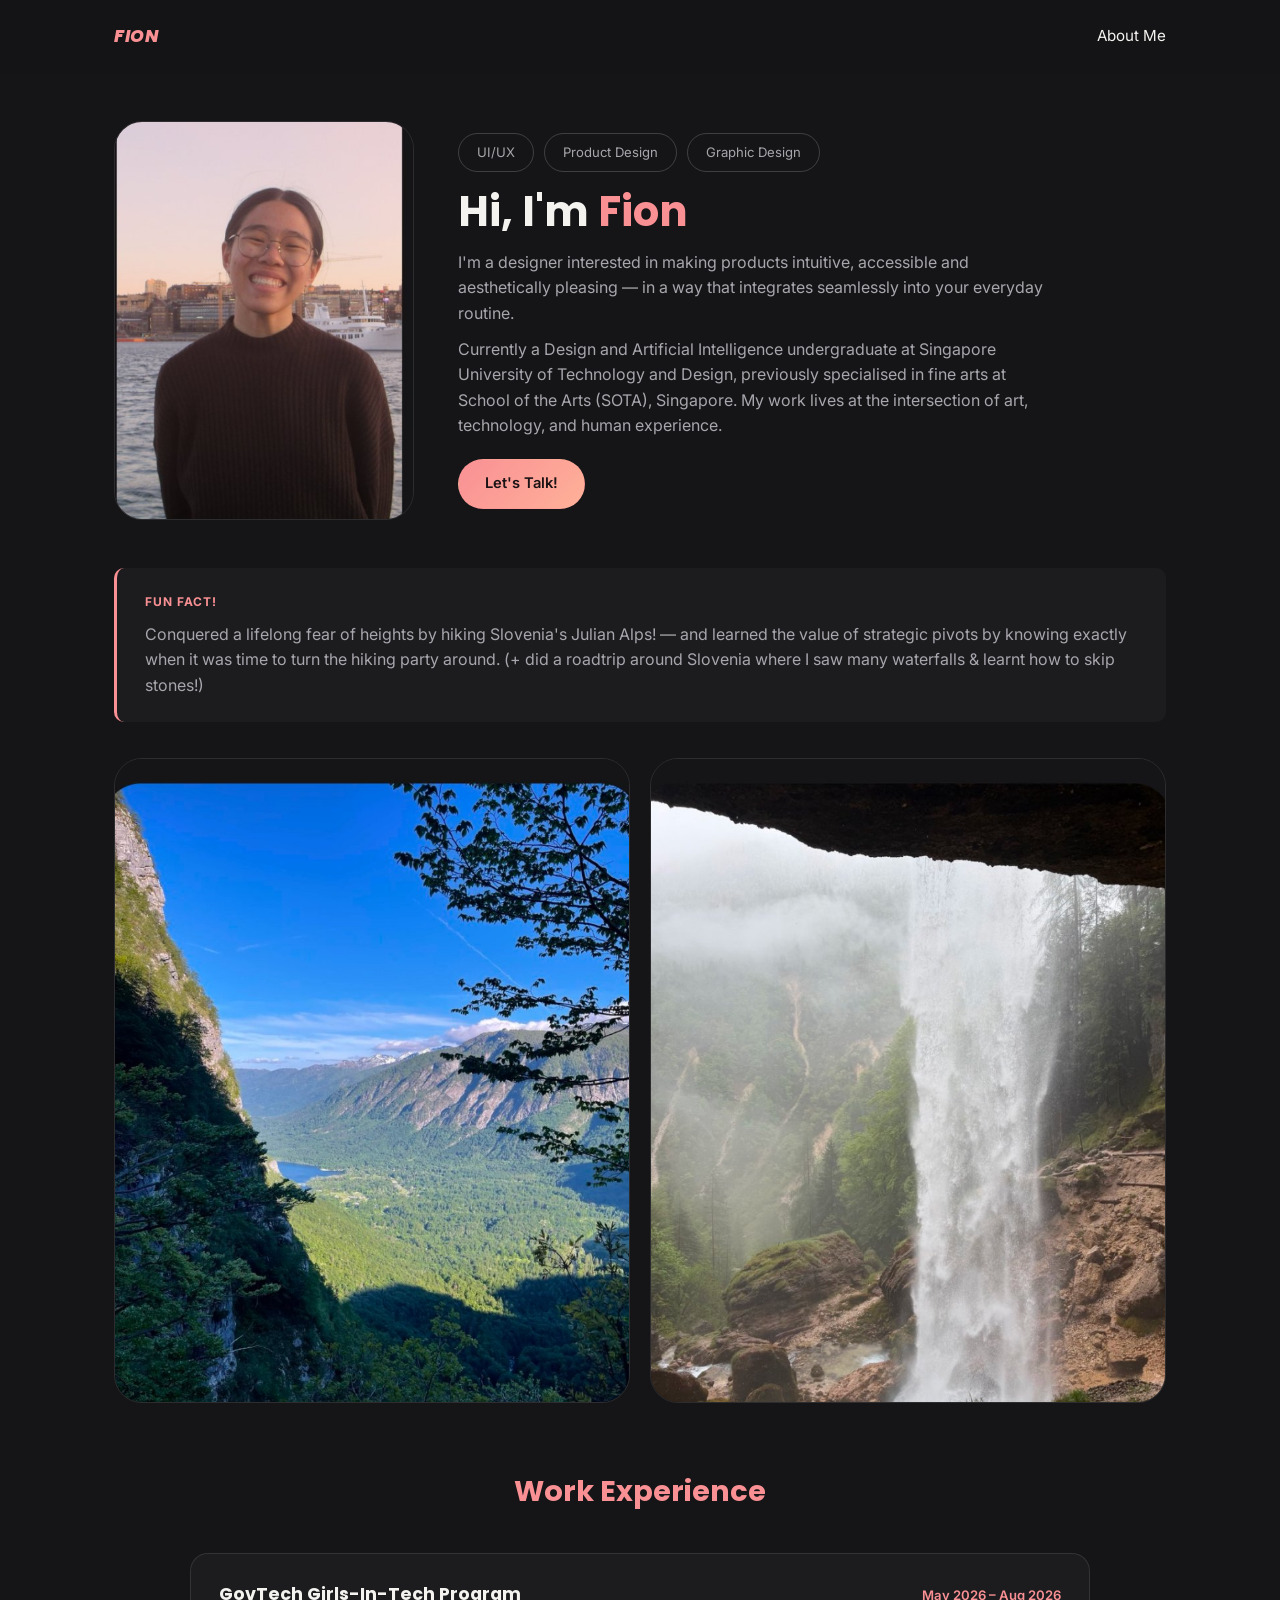
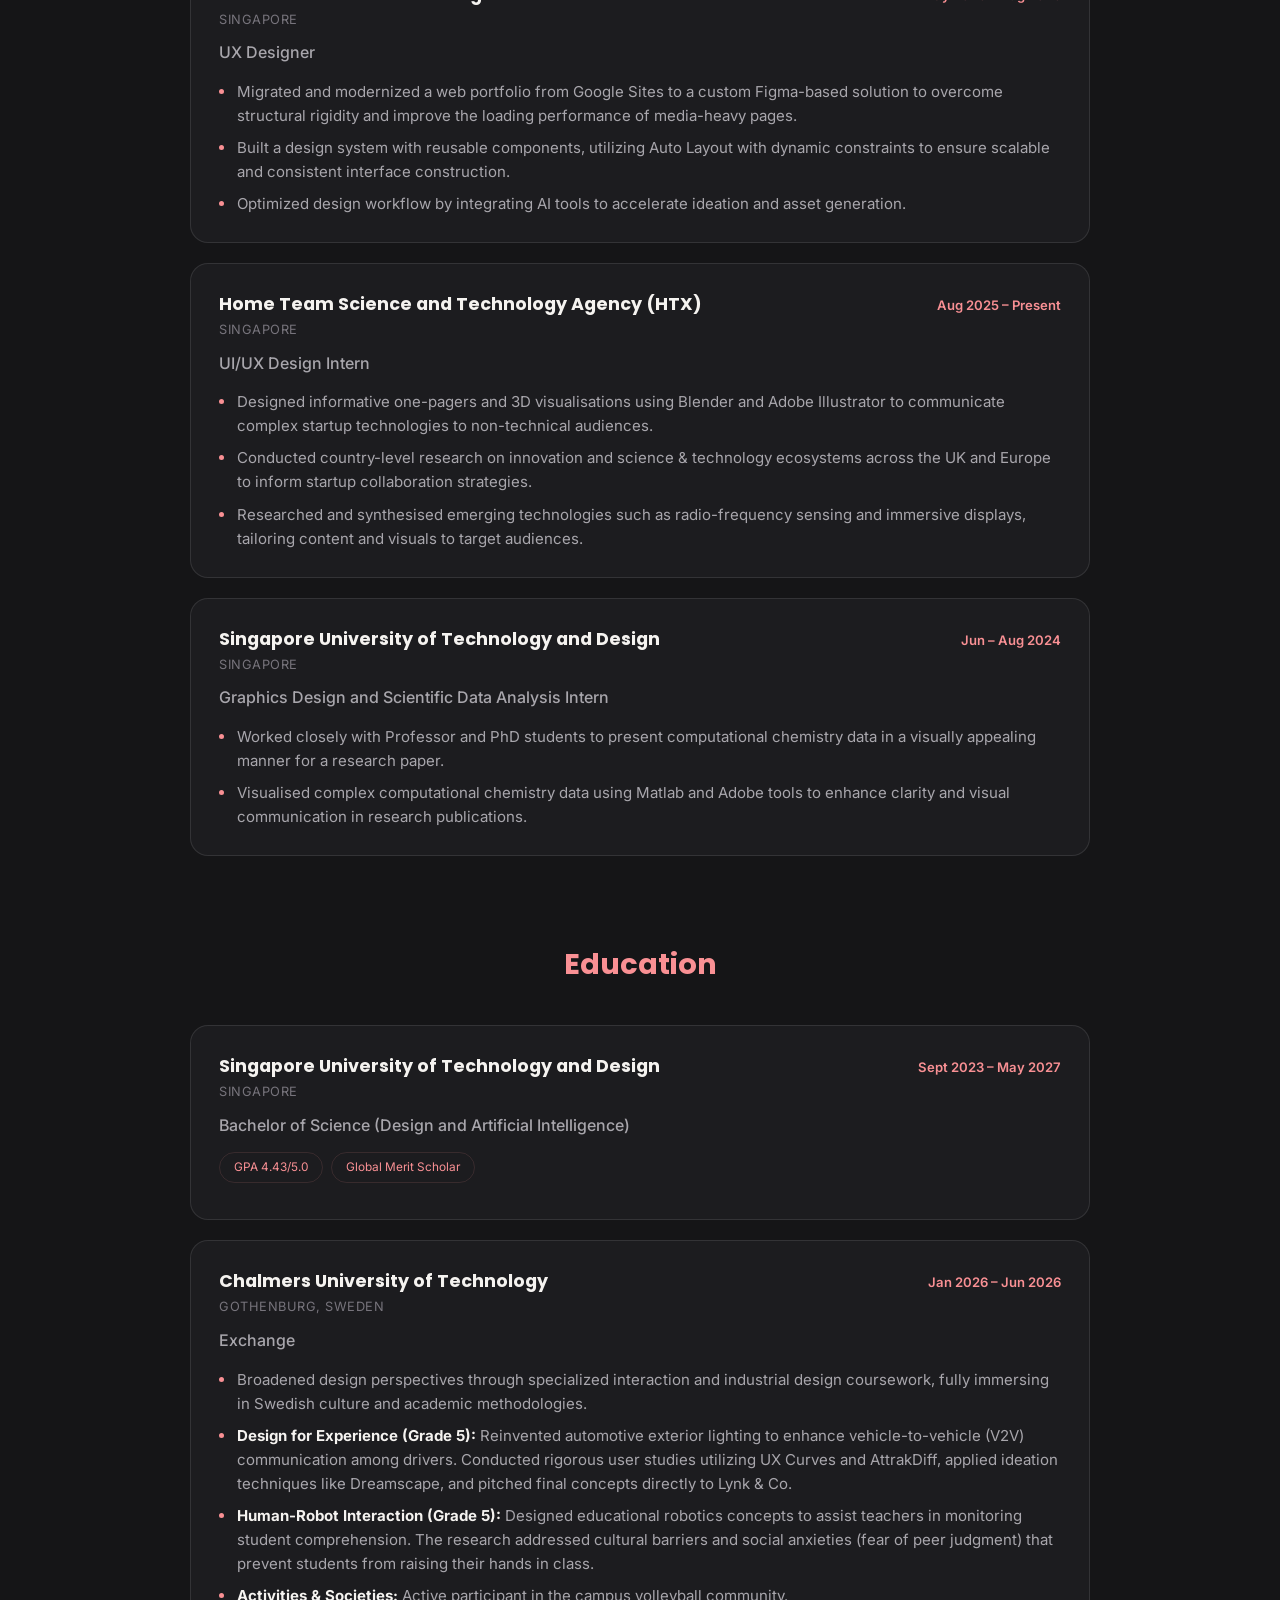
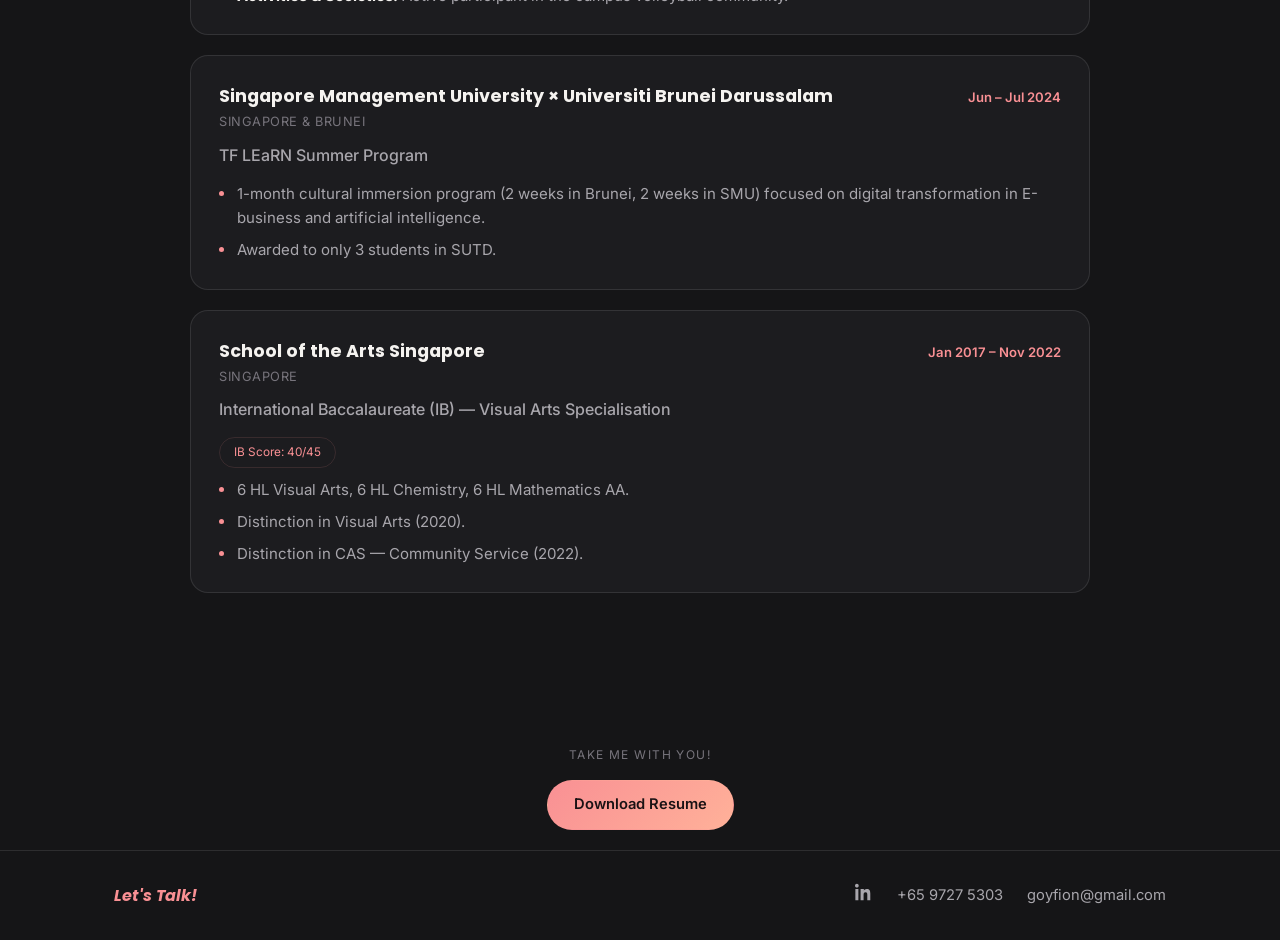
==== about.html @ 83049e3b "Initial portfolio" ====
<!DOCTYPE html>
<html lang="en">
<head>
<meta charset="UTF-8">
<meta name="viewport" content="width=device-width, initial-scale=1.0">
<title>About Me — Fion</title>
<link rel="stylesheet" href="css/style.css">
</head>
<body>

<header class="site-header" id="site-header" data-active="about"></header>

<main>
  <section class="about-hero">
    <div class="container">
      <div class="about-photo">
        <img src="assets/images/profile.png" alt="Portrait of Fion">
      </div>
      <div>
        <div class="tag-row">
          <span class="tag">UI/UX</span>
          <span class="tag">Product Design</span>
          <span class="tag">Graphic Design</span>
        </div>
        <h1 class="about-name" style="margin-top:16px;">Hi, I'm <span class="accent">Fion</span></h1>
        <p class="about-bio">I'm a designer interested in making products intuitive, accessible and aesthetically pleasing — in a way that integrates seamlessly into your everyday routine.</p>
        <p class="about-bio">Currently a Design and Artificial Intelligence undergraduate at Singapore University of Technology and Design, previously specialised in fine arts at School of the Arts (SOTA), Singapore. My work lives at the intersection of art, technology, and human experience.</p>
        <a class="btn btn-primary" href="mailto:goyfion@gmail.com" style="margin-top:20px;">Let's Talk!</a>
      </div>
    </div>
  </section>

  <section class="container" style="margin-top:8px;">
    <div class="callout">
      <div class="callout-label">FUN FACT!</div>
      <p>Conquered a lifelong fear of heights by hiking Slovenia's Julian Alps! — and learned the value of strategic pivots by knowing exactly when it was time to turn the hiking party around. (+ did a roadtrip around Slovenia where I saw many waterfalls & learnt how to skip stones!)</p>
    </div>

    <div class="photo-strip">
      <img src="assets/images/travel-1.png" alt="View over the Julian Alps, Slovenia">
      <img src="assets/images/travel-2.png" alt="Waterfall in Slovenia">
    </div>
  </section>

  <section class="section">
    <div class="container">
      <h2 class="eyebrow section-title">Work Experience</h2>
      <div id="experience-list" style="max-width:900px;margin:0 auto;"></div>
    </div>
  </section>

  <section class="section" style="padding-top:0;">
    <div class="container">
      <h2 class="eyebrow section-title">Education</h2>
      <div id="education-list" style="max-width:900px;margin:0 auto;"></div>
    </div>
  </section>

  <section class="resume-cta">
    <span class="eyebrow-small">TAKE ME WITH YOU!</span>
    <a class="btn btn-primary" href="assets/Fion-Resume.pdf" download>Download Resume</a>
  </section>
</main>

<footer class="site-footer" id="site-footer"></footer>

<script>const ROOT = '';</script>
<script src="js/partials.js"></script>
<script src="js/about-data.js"></script>
</body>
</html>
---- css/style.css ----
/* ===========================================================
   FION — Portfolio design system
   Tokens live as CSS custom properties so nothing is hardcoded
   twice. Change a value here and it updates everywhere.
=========================================================== */

@import url('https://fonts.googleapis.com/css2?family=Poppins:wght@500;600;700;800&family=Inter:wght@400;500;600&display=swap');

:root {
  /* Color */
  --bg: #151517;
  --bg-alt: #1c1c1f;
  --bg-alt-2: #211d1f;
  --border: rgba(255, 255, 255, 0.1);
  --border-strong: rgba(255, 255, 255, 0.18);
  --text: #f5f3f0;
  --text-dim: #a8a6ac;
  --text-faint: #77747c;
  --accent: #f99094;
  --accent-2: #ffb199;
  --accent-soft: rgba(249, 144, 148, 0.12);

  /* Type */
  --font-display: 'Poppins', sans-serif;
  --font-body: 'Inter', sans-serif;

  /* Layout */
  --max-width: 1180px;
  --gutter: clamp(24px, 6vw, 64px);
  --radius-sm: 10px;
  --radius-md: 18px;
  --radius-lg: 28px;
  --radius-pill: 999px;

  /* Motion */
  --ease: cubic-bezier(0.4, 0, 0.2, 1);
}

* { box-sizing: border-box; }

html { scroll-behavior: smooth; }

body {
  margin: 0;
  background: var(--bg);
  color: var(--text);
  font-family: var(--font-body);
  line-height: 1.6;
  -webkit-font-smoothing: antialiased;
}

img { max-width: 100%; display: block; }

a { color: inherit; text-decoration: none; }

ul { margin: 0; padding: 0; list-style: none; }

h1, h2, h3, h4 {
  font-family: var(--font-display);
  font-weight: 700;
  margin: 0;
  line-height: 1.15;
}

p { margin: 0; }

:focus-visible {
  outline: 2px solid var(--accent);
  outline-offset: 3px;
}

@media (prefers-reduced-motion: reduce) {
  * { animation: none !important; transition: none !important; }
}

.container {
  max-width: var(--max-width);
  margin: 0 auto;
  padding: 0 var(--gutter);
}

/* ---------- Header ---------- */
.site-header {
  position: sticky;
  top: 0;
  z-index: 50;
  background: rgba(21, 21, 23, 0.85);
  backdrop-filter: blur(10px);
  border-bottom: 1px solid transparent;
}
.site-header.scrolled { border-bottom-color: var(--border); }

.site-header .container {
  display: flex;
  align-items: center;
  justify-content: space-between;
  padding-top: 22px;
  padding-bottom: 22px;
}

.logo {
  font-family: var(--font-display);
  font-weight: 800;
  font-style: italic;
  letter-spacing: 0.04em;
  color: var(--accent);
  font-size: 1.1rem;
}

.nav-links {
  display: flex;
  gap: 32px;
  font-size: 0.95rem;
  color: var(--text-dim);
}
.nav-links a { transition: color 0.2s var(--ease); }
.nav-links a:hover, .nav-links a[aria-current="page"] { color: var(--text); }

.nav-toggle { display: none; }

/* ---------- Buttons & tags ---------- */
.btn {
  display: inline-flex;
  align-items: center;
  gap: 8px;
  padding: 12px 26px;
  border-radius: var(--radius-pill);
  font-family: var(--font-body);
  font-weight: 600;
  font-size: 0.92rem;
  cursor: pointer;
  border: 1px solid transparent;
  transition: transform 0.2s var(--ease), background 0.2s var(--ease), border-color 0.2s var(--ease);
}
.btn:hover { transform: translateY(-2px); }

.btn-primary {
  background: linear-gradient(135deg, var(--accent), var(--accent-2));
  color: #1a1214;
}

.btn-outline {
  border-color: var(--border-strong);
  color: var(--text);
  padding: 10px 22px;
  font-size: 0.88rem;
}
.btn-outline:hover { border-color: var(--accent); color: var(--accent); }

.btn-outline.disabled {
  opacity: 0.35;
  cursor: not-allowed;
  pointer-events: none;
}

.tag {
  display: inline-block;
  padding: 8px 18px;
  border: 1px solid var(--border-strong);
  border-radius: var(--radius-pill);
  font-size: 0.82rem;
  color: var(--text-dim);
}

.tag-row { display: flex; flex-wrap: wrap; gap: 10px; }

.eyebrow {
  color: var(--accent);
  font-family: var(--font-display);
  font-weight: 700;
  font-size: clamp(1.4rem, 3vw, 1.8rem);
  text-align: center;
}

/* ---------- Hero ---------- */
.hero {
  padding: 56px 0 40px;
}
.hero .container {
  display: grid;
  grid-template-columns: 1.1fr 0.9fr;
  gap: 48px;
  align-items: center;
}
.hero-heading {
  font-size: clamp(2.4rem, 5vw, 3.6rem);
  color: var(--text);
}
.hero-heading .accent-line { color: var(--accent); display: block; }

.hero-copy {
  color: var(--text-dim);
  font-size: 1.05rem;
  max-width: 46ch;
}

.hero-art {
  border-radius: var(--radius-lg);
  overflow: hidden;
  background: radial-gradient(circle at 30% 20%, rgba(249,144,148,0.18), transparent 60%), var(--bg-alt-2);
  border: 1px solid var(--border);
}

.hero-actions { display: flex; gap: 14px; margin-top: 8px; }

.section { padding: 72px 0; }
.section-title { text-align: center; margin-bottom: 44px; }

/* ---------- Project card ---------- */
.project-list { display: flex; flex-direction: column; gap: 64px; }

.project-card {
  display: grid;
  grid-template-columns: 340px 1fr;
  gap: 40px;
  align-items: center;
}
.project-card:nth-child(even) { direction: rtl; }
.project-card:nth-child(even) > * { direction: ltr; }

.project-media {
  aspect-ratio: 4 / 3;
  border-radius: var(--radius-lg);
  overflow: hidden;
  background: var(--bg-alt);
  border: 1px solid var(--border);
}
.project-media img { width: 100%; height: 100%; object-fit: cover; }

.project-media.placeholder {
  display: flex;
  align-items: center;
  justify-content: center;
  background:
    linear-gradient(135deg, rgba(255,255,255,0.03) 25%, transparent 25%) 0 0/20px 20px,
    linear-gradient(135deg, transparent 75%, rgba(255,255,255,0.03) 75%) 0 0/20px 20px,
    var(--bg-alt);
  color: var(--text-faint);
  font-size: 0.8rem;
  text-align: center;
  padding: 20px;
}

.project-title { font-size: 1.5rem; margin-bottom: 12px; }
.project-desc { color: var(--text-dim); margin-bottom: 20px; max-width: 52ch; }

/* ---------- About teaser (home) ---------- */
.about-teaser {
  text-align: center;
  max-width: 70ch;
  margin: 0 auto;
}
.about-teaser p { color: var(--text-dim); margin-bottom: 14px; }
.about-teaser .btn { margin-top: 20px; }

/* ---------- Footer ---------- */
.site-footer {
  border-top: 1px solid var(--border);
  padding: 32px 0;
}
.site-footer .container {
  display: flex;
  flex-wrap: wrap;
  gap: 16px;
  align-items: center;
  justify-content: space-between;
}
.footer-talk { color: var(--accent); font-weight: 700; font-style: italic; font-family: var(--font-display); }
.footer-contact {
  display: flex;
  align-items: center;
  gap: 24px;
  color: var(--text-dim);
  font-size: 0.92rem;
}
.footer-contact a:hover { color: var(--accent); }
.footer-contact svg { width: 18px; height: 18px; fill: var(--text-dim); }

/* ---------- About page ---------- */
.about-hero .container {
  display: grid;
  grid-template-columns: 300px 1fr;
  gap: 44px;
  align-items: center;
  padding-top: 48px;
}
.about-photo {
  border-radius: var(--radius-lg);
  overflow: hidden;
  border: 1px solid var(--border);
}
.about-photo img { aspect-ratio: 3/4; object-fit: cover; }

.about-name { font-size: clamp(2rem, 4vw, 2.6rem); }
.about-name .accent { color: var(--accent); }
.about-bio { color: var(--text-dim); margin-top: 14px; max-width: 60ch; }
.about-bio + .about-bio { margin-top: 10px; }

.callout {
  margin-top: 48px;
  background: var(--bg-alt);
  border-left: 3px solid var(--accent);
  border-radius: var(--radius-sm);
  padding: 24px 28px;
}
.callout-label {
  color: var(--accent);
  font-size: 0.75rem;
  letter-spacing: 0.08em;
  font-weight: 700;
  margin-bottom: 10px;
}
.callout p { color: var(--text-dim); }

.photo-strip {
  display: grid;
  grid-template-columns: 1fr 1fr;
  gap: 20px;
  margin-top: 36px;
}
.photo-strip img {
  border-radius: var(--radius-lg);
  aspect-ratio: 4/5;
  object-fit: cover;
  border: 1px solid var(--border);
}

.timeline-card {
  background: var(--bg-alt);
  border: 1px solid var(--border);
  border-radius: var(--radius-md);
  padding: 26px 28px;
  margin-bottom: 20px;
}
.timeline-head {
  display: flex;
  justify-content: space-between;
  align-items: baseline;
  gap: 16px;
  flex-wrap: wrap;
}
.timeline-role { font-size: 1.1rem; font-family: var(--font-display); font-weight: 700; }
.timeline-place { color: var(--text-faint); font-size: 0.8rem; letter-spacing: 0.04em; text-transform: uppercase; margin-top: 2px; }
.timeline-dates { color: var(--accent); font-size: 0.82rem; font-weight: 600; white-space: nowrap; }
.timeline-title { color: var(--text-dim); margin: 10px 0 14px; font-weight: 500; }
.timeline-card ul { display: flex; flex-direction: column; gap: 8px; }
.timeline-card li {
  color: var(--text-dim);
  font-size: 0.94rem;
  padding-left: 18px;
  position: relative;
}
.timeline-card li::before {
  content: '';
  position: absolute;
  left: 0;
  top: 0.6em;
  width: 5px; height: 5px;
  border-radius: 50%;
  background: var(--accent);
}
.timeline-card li strong { color: var(--text); }
.timeline-tags { display: flex; gap: 8px; margin: 10px 0; flex-wrap: wrap; }
.timeline-tags .tag { padding: 5px 14px; font-size: 0.74rem; color: var(--accent); border-color: var(--accent-soft); }

.resume-cta { text-align: center; padding: 60px 0 20px; }
.resume-cta .eyebrow-small {
  display: block;
  color: var(--text-faint);
  font-size: 0.75rem;
  letter-spacing: 0.12em;
  margin-bottom: 16px;
}

/* ---------- Case study pages ---------- */
.case-hero {
  padding: 90px 0 40px;
  text-align: center;
  position: relative;
  overflow: hidden;
}
.case-hero-bg {
  position: absolute;
  inset: 0;
  background-size: cover;
  background-position: center;
  opacity: 0.35;
  z-index: 0;
}
.case-hero-bg::after {
  content: '';
  position: absolute;
  inset: 0;
  background: linear-gradient(180deg, rgba(21,21,23,0.55) 0%, var(--bg) 92%);
}
.case-hero .container { position: relative; z-index: 1; }
.case-title { font-size: clamp(1.9rem, 4.5vw, 2.8rem); }
.case-subtitle { color: var(--text-dim); max-width: 60ch; margin: 16px auto 0; }

.meta-grid {
  margin-top: 40px;
  display: grid;
  grid-template-columns: repeat(auto-fit, minmax(180px, 1fr));
  gap: 1px;
  background: var(--border);
  border: 1px solid var(--border);
  border-radius: var(--radius-md);
  overflow: hidden;
}
.meta-item { background: var(--bg-alt); padding: 18px 20px; text-align: left; }
.meta-label {
  color: var(--accent);
  font-size: 0.7rem;
  letter-spacing: 0.1em;
  text-transform: uppercase;
  font-weight: 700;
  margin-bottom: 6px;
}
.meta-value { color: var(--text-dim); font-size: 0.92rem; }

.case-section { padding: 56px 0; border-top: 1px solid var(--border); }
.case-section-title { text-align: center; color: var(--accent); font-size: clamp(1.3rem, 3vw, 1.6rem); margin-bottom: 28px; }
.case-body { max-width: 76ch; margin: 0 auto; color: var(--text-dim); }
.case-body p + p { margin-top: 14px; }

.problem-box {
  background: var(--bg-alt);
  border-radius: var(--radius-md);
  padding: 28px 30px;
  max-width: 76ch;
  margin: 0 auto;
}
.problem-label { color: var(--accent); font-size: 0.72rem; letter-spacing: 0.1em; font-weight: 700; margin-bottom: 10px; }
.problem-box p { color: var(--text-dim); }

.pair-grid {
  display: grid;
  grid-template-columns: 1fr 1fr;
  gap: 20px;
  max-width: 900px;
  margin: 0 auto;
}
.pair-card {
  background: var(--bg-alt);
  border: 1px solid var(--border);
  border-radius: var(--radius-md);
  padding: 22px 24px;
}
.pair-card h4 { font-size: 1rem; margin-bottom: 8px; }
.pair-card p { color: var(--text-dim); font-size: 0.92rem; }

.trio-grid {
  display: grid;
  grid-template-columns: repeat(3, 1fr);
  gap: 18px;
  max-width: 980px;
  margin: 0 auto;
}
.trio-card {
  background: var(--bg-alt);
  border: 1px solid var(--border);
  border-radius: var(--radius-md);
  padding: 22px;
}
.trio-card h4 { font-size: 0.98rem; margin-bottom: 8px; }
.trio-card p { color: var(--text-dim); font-size: 0.88rem; }

.quote-block {
  text-align: center;
  max-width: 760px;
  margin: 0 auto;
  background: var(--bg-alt);
  border: 1px solid var(--accent-soft);
  border-radius: var(--radius-lg);
  padding: 40px 36px;
}
.quote-block p.quote {
  font-family: var(--font-display);
  font-weight: 600;
  color: var(--accent);
  font-size: clamp(1.1rem, 2.4vw, 1.4rem);
  margin-bottom: 14px;
}
.quote-block .quote-cite {
  color: var(--text-faint);
  font-size: 0.72rem;
  letter-spacing: 0.06em;
  text-transform: uppercase;
}

.image-grid {
  display: grid;
  grid-template-columns: repeat(3, 1fr);
  gap: 14px;
  max-width: 980px;
  margin: 28px auto 0;
}
.image-grid.cols-2 { grid-template-columns: repeat(2, 1fr); }
.image-grid.cols-4 { grid-template-columns: repeat(4, 1fr); }

.img-placeholder {
  aspect-ratio: 4/3;
  border-radius: var(--radius-sm);
  border: 1px dashed var(--border-strong);
  display: flex;
  align-items: center;
  justify-content: center;
  color: var(--text-faint);
  font-size: 0.72rem;
  text-align: center;
  padding: 10px;
  background: var(--bg-alt);
}

.outcomes-list { max-width: 760px; margin: 0 auto; display: flex; flex-direction: column; gap: 14px; }
.outcome-item {
  display: flex;
  gap: 14px;
  align-items: flex-start;
  background: var(--bg-alt);
  border-radius: var(--radius-sm);
  padding: 16px 20px;
  border: 1px solid var(--border);
}
.outcome-num {
  color: var(--accent);
  font-family: var(--font-display);
  font-weight: 800;
  font-size: 1.1rem;
  flex-shrink: 0;
}
.outcome-item p { color: var(--text-dim); font-size: 0.94rem; }

.subsection { margin-top: 40px; }
.subsection h4 {
  font-size: 1.05rem;
  color: var(--text);
  margin-bottom: 10px;
  max-width: 76ch;
  margin-left: auto;
  margin-right: auto;
}
.subsection ul { max-width: 76ch; margin: 0 auto; display: flex; flex-direction: column; gap: 8px; }
.subsection li {
  color: var(--text-dim);
  font-size: 0.94rem;
  padding-left: 18px;
  position: relative;
}
.subsection li::before {
  content: '';
  position: absolute;
  left: 0;
  top: 0.6em;
  width: 5px; height: 5px;
  border-radius: 50%;
  background: var(--accent);
}
.subsection li strong { color: var(--text); }

/* ---------- Responsive ---------- */
@media (max-width: 1024px) {
  .hero .container { grid-template-columns: 1fr; }
  .hero-art { order: -1; max-width: 480px; margin: 0 auto; }
  .about-hero .container { grid-template-columns: 220px 1fr; gap: 30px; }
  .trio-grid { grid-template-columns: 1fr 1fr; }
  .pair-grid { grid-template-columns: 1fr; }
}

@media (max-width: 720px) {
  .nav-links {
    position: fixed;
    inset: 68px 0 0 0;
    background: var(--bg);
    flex-direction: column;
    padding: 28px var(--gutter);
    gap: 22px;
    font-size: 1.1rem;
    transform: translateY(-110%);
    transition: transform 0.3s var(--ease);
    border-top: 1px solid var(--border);
  }
  .nav-links.open { transform: translateY(0); }
  .nav-toggle {
    display: flex;
    flex-direction: column;
    gap: 5px;
    background: none;
    border: none;
    cursor: pointer;
    padding: 6px;
  }
  .nav-toggle span { width: 22px; height: 2px; background: var(--text); border-radius: 2px; }

  .project-card { grid-template-columns: 1fr; }
  .project-card:nth-child(even) { direction: ltr; }

  .about-hero .container { grid-template-columns: 1fr; text-align: center; }
  .about-photo { max-width: 220px; margin: 0 auto; }
  .about-bio { margin-left: auto; margin-right: auto; }
  .photo-strip { grid-template-columns: 1fr; }

  .meta-grid { grid-template-columns: 1fr 1fr; }
  .trio-grid { grid-template-columns: 1fr; }
  .image-grid, .image-grid.cols-2, .image-grid.cols-4 { grid-template-columns: 1fr 1fr; }

  .site-footer .container { flex-direction: column; align-items: flex-start; }
}

@media (max-width: 480px) {
  .meta-grid { grid-template-columns: 1fr; }
  .image-grid, .image-grid.cols-2, .image-grid.cols-4 { grid-template-columns: 1fr; }
}
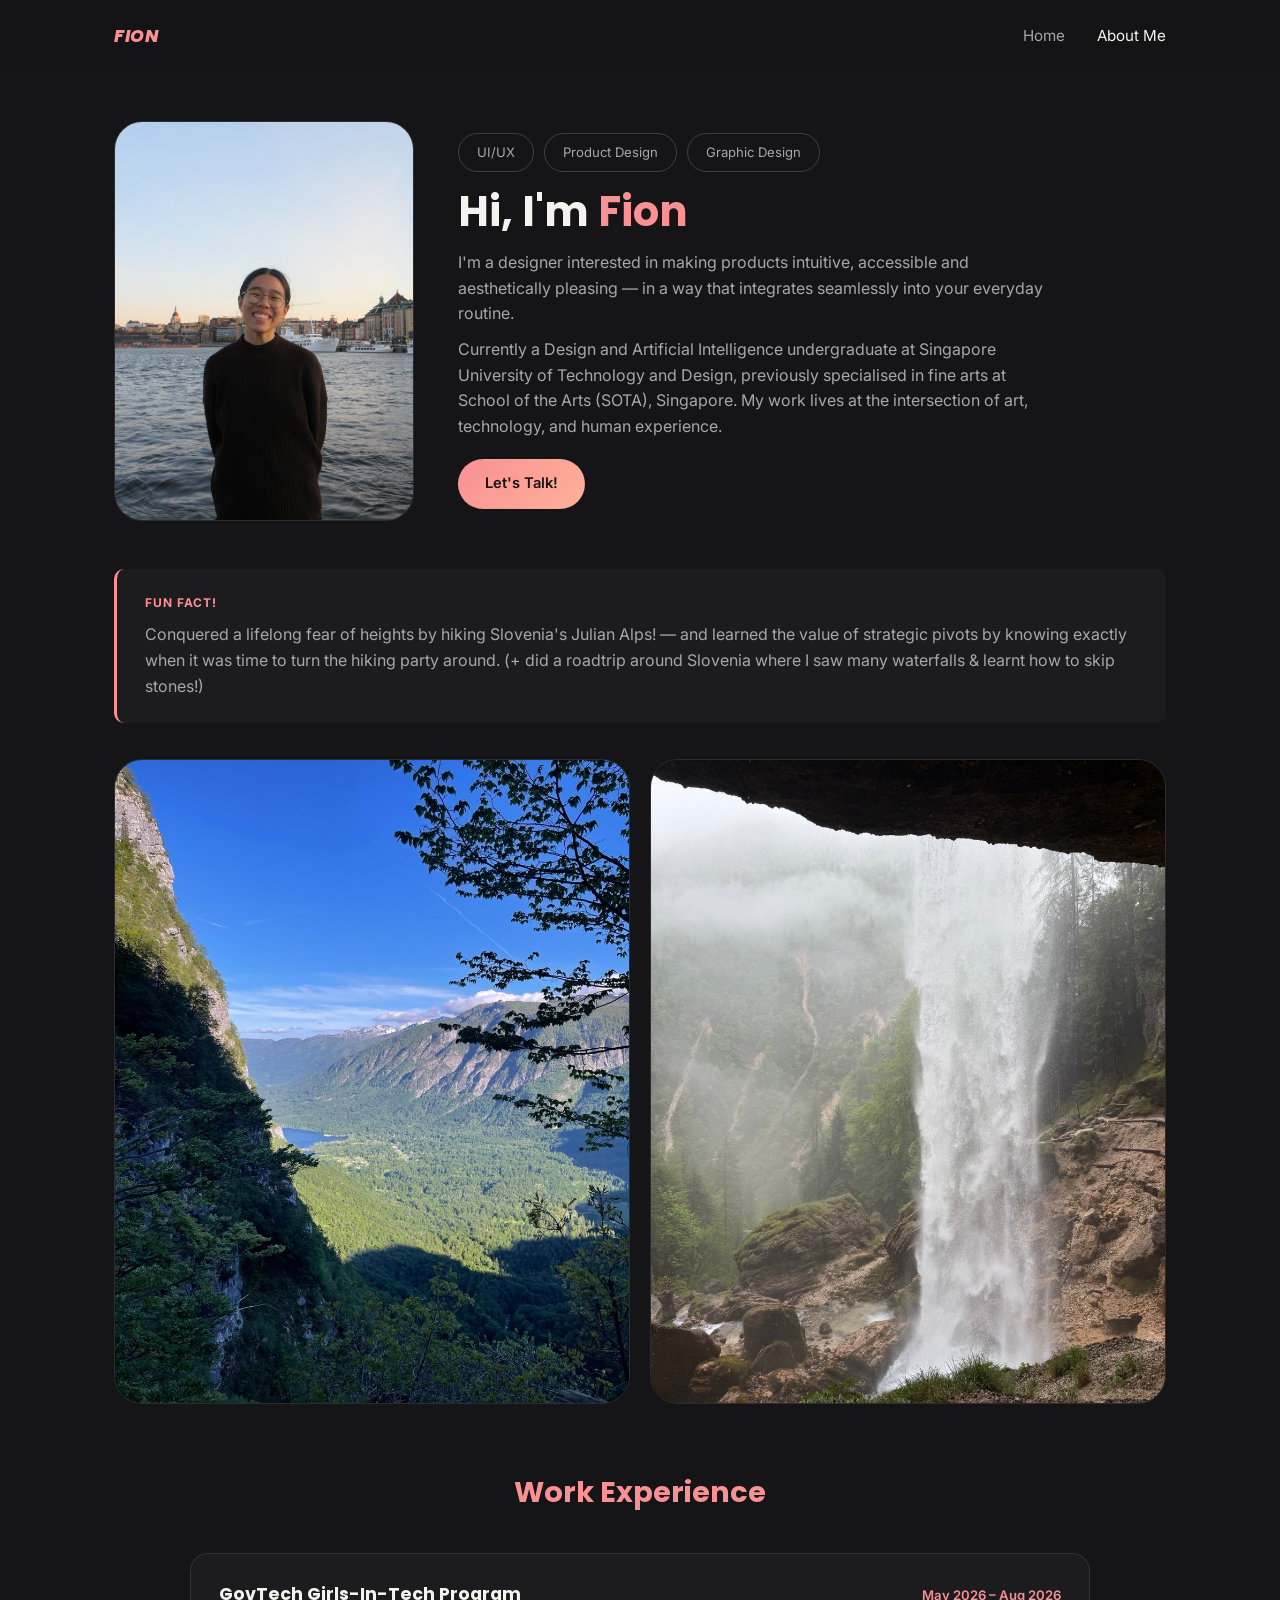
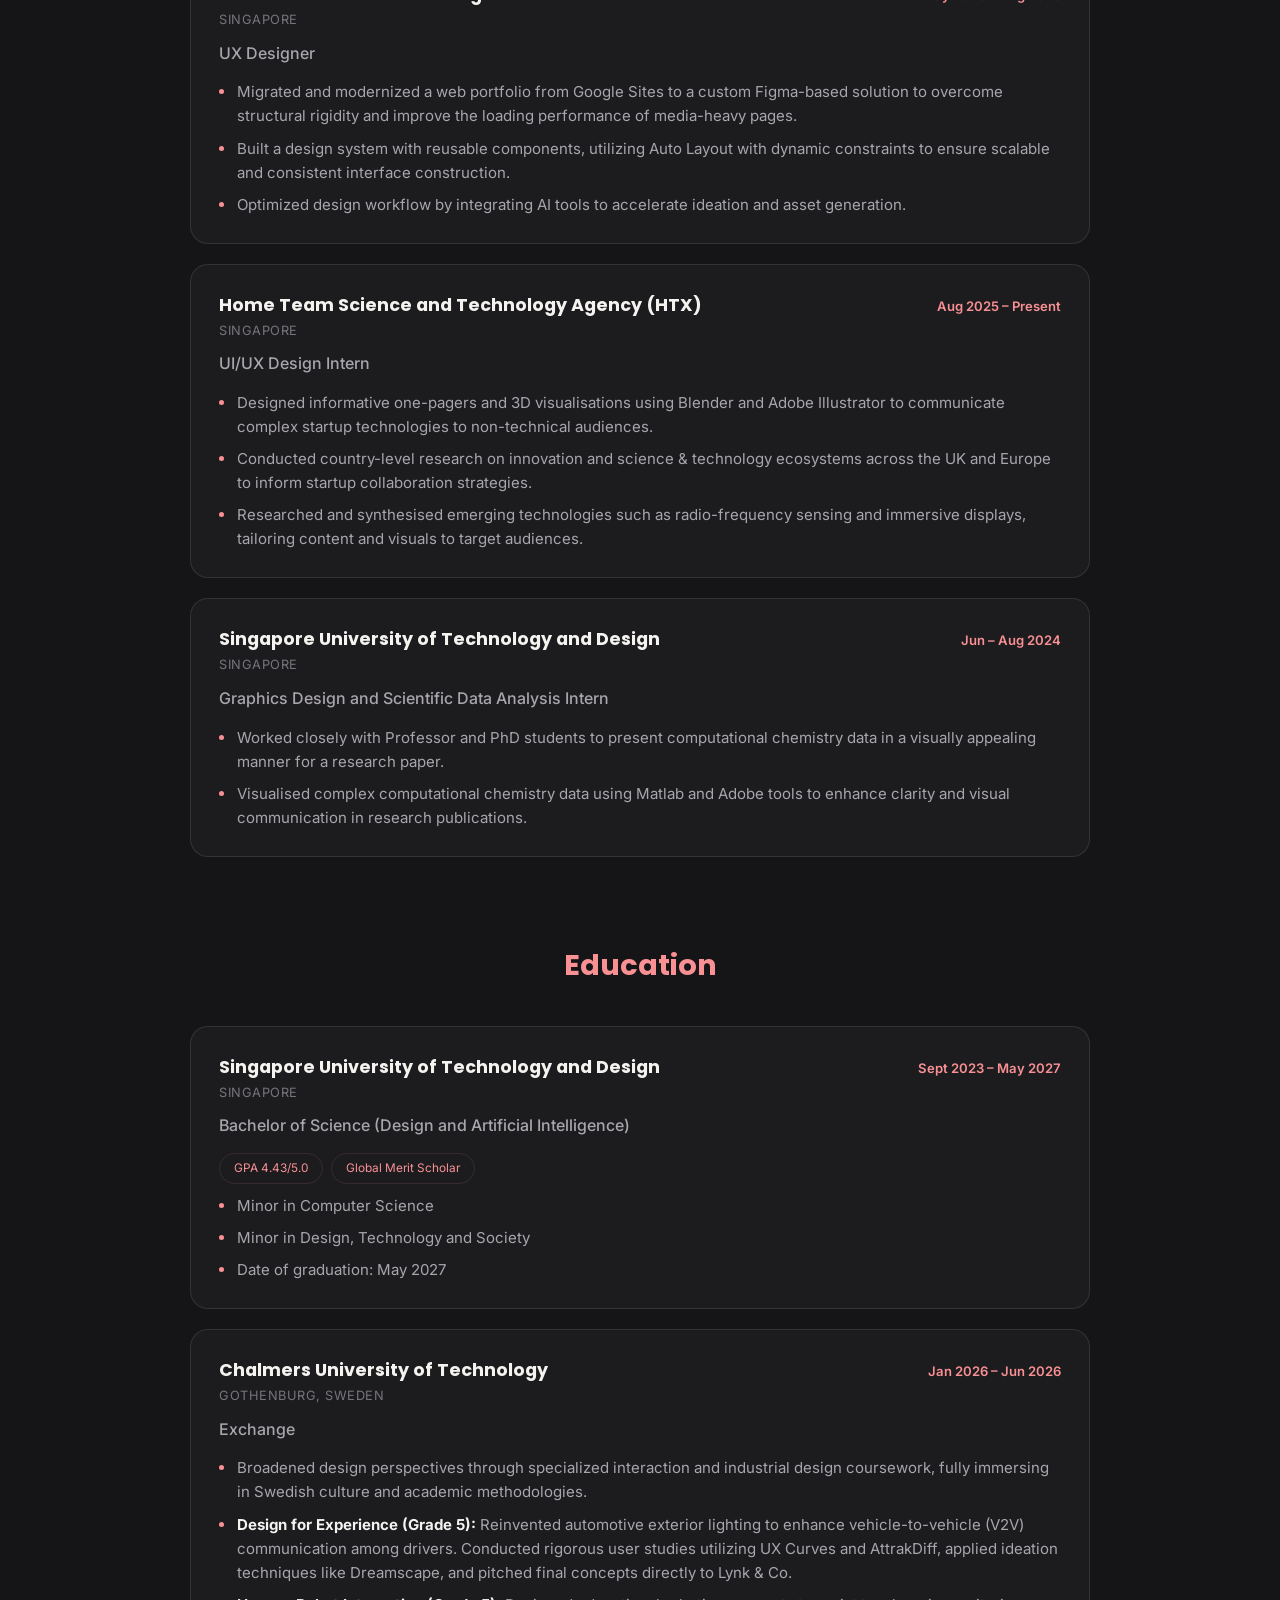
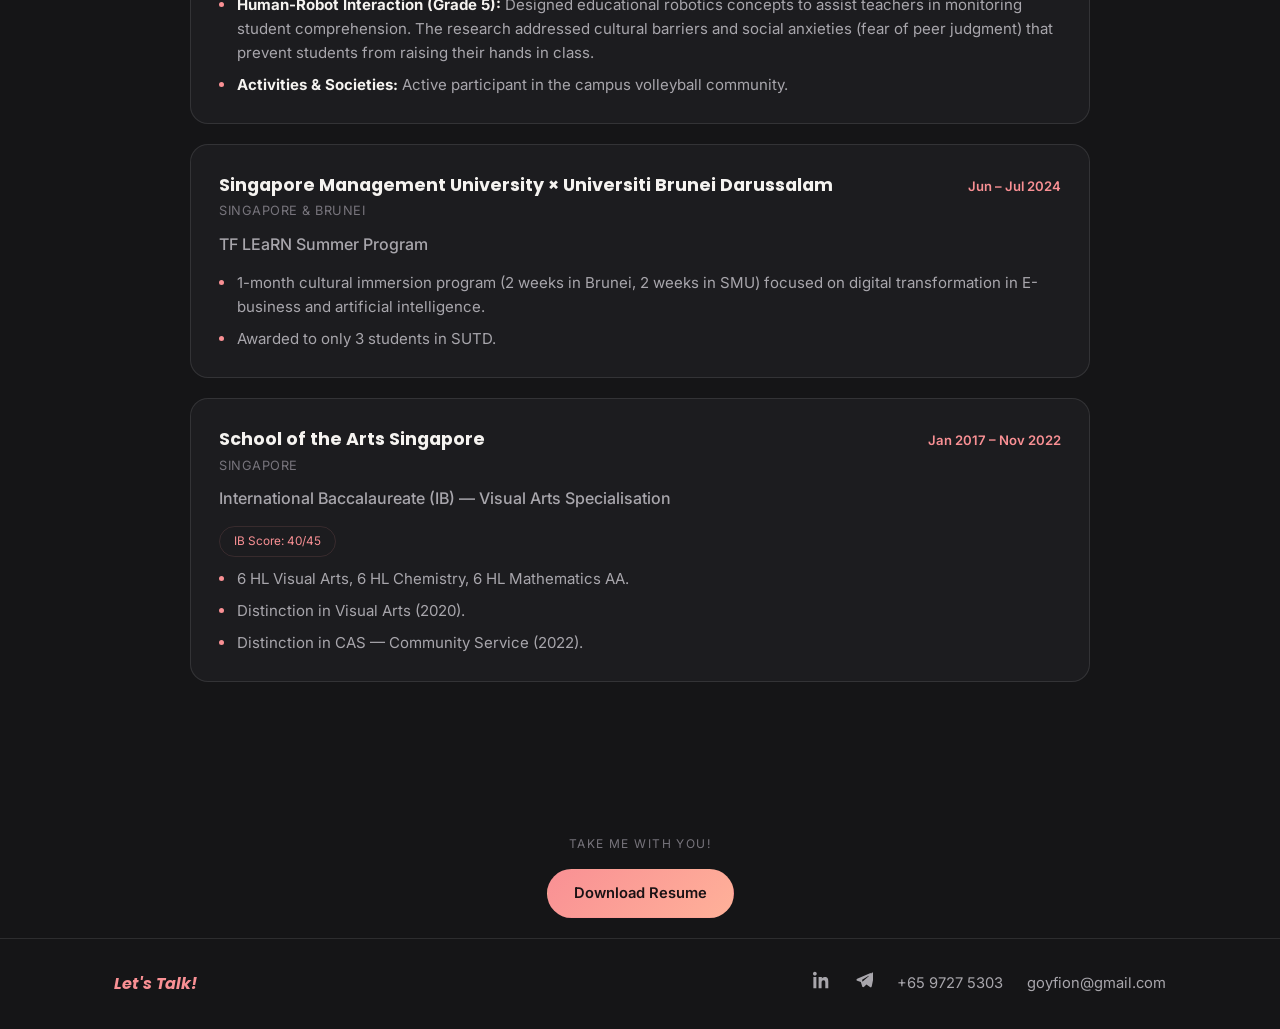
==== commit 8baeaf63: "added resume, telegram to footer and HRI case study" ====
--- a/about.html
+++ b/about.html
@@ -58,7 +58,7 @@
 
   <section class="resume-cta">
     <span class="eyebrow-small">TAKE ME WITH YOU!</span>
-    <a class="btn btn-primary" href="assets/Fion-Resume.pdf" download>Download Resume</a>
+    <a class="btn btn-primary" href="assets/Goy Kai Xuan_Resume_UX.pdf" download>Download Resume</a>
   </section>
 </main>
 
--- a/css/style.css
+++ b/css/style.css
@@ -40,6 +40,8 @@
 
 html { scroll-behavior: smooth; }
 
+html, body { overflow-x: clip; width: 100%; }
+
 body {
   margin: 0;
   background: var(--bg);
@@ -96,6 +98,8 @@
   justify-content: space-between;
   padding-top: 22px;
   padding-bottom: 22px;
+  gap: 16px;
+  flex-wrap: nowrap;
 }
 
 .logo {
@@ -105,13 +109,29 @@
   letter-spacing: 0.04em;
   color: var(--accent);
   font-size: 1.1rem;
+  text-decoration: none;
+  cursor: pointer;
+  transition: color 0.2s var(--ease), opacity 0.2s var(--ease), transform 0.2s var(--ease);
+}
+
+/* Hover and Focus state: turns white */
+.logo:hover,
+.logo:focus-visible {
+  color: #ffffff; /* Or var(--text) */
+}
+
+/* Optional subtle press/click feedback */
+.logo:active {
+  transform: scale(0.96);
+  opacity: 0.9;
 }
 
 .nav-links {
   display: flex;
-  gap: 32px;
+  gap: clamp(16px, 3vw, 32px);
   font-size: 0.95rem;
   color: var(--text-dim);
+  flex-shrink: 0;
 }
 .nav-links a { transition: color 0.2s var(--ease); }
 .nav-links a:hover, .nav-links a[aria-current="page"] { color: var(--text); }
@@ -195,11 +215,13 @@
 }
 
 .hero-art {
+  aspect-ratio: 4 / 3;
   border-radius: var(--radius-lg);
   overflow: hidden;
   background: radial-gradient(circle at 30% 20%, rgba(249,144,148,0.18), transparent 60%), var(--bg-alt-2);
   border: 1px solid var(--border);
 }
+.hero-art img { width: 100%; height: 100%; object-fit: cover; object-position: center; }
 
 .hero-actions { display: flex; gap: 14px; margin-top: 8px; }
 
@@ -215,8 +237,6 @@
   gap: 40px;
   align-items: center;
 }
-.project-card:nth-child(even) { direction: rtl; }
-.project-card:nth-child(even) > * { direction: ltr; }
 
 .project-media {
   aspect-ratio: 4 / 3;
@@ -285,11 +305,12 @@
   padding-top: 48px;
 }
 .about-photo {
+  aspect-ratio: 3 / 4;
   border-radius: var(--radius-lg);
   overflow: hidden;
   border: 1px solid var(--border);
 }
-.about-photo img { aspect-ratio: 3/4; object-fit: cover; }
+.about-photo img { width: 100%; height: 100%; object-fit: cover; object-position: center; }
 
 .about-name { font-size: clamp(2rem, 4vw, 2.6rem); }
 .about-name .accent { color: var(--accent); }
@@ -319,9 +340,11 @@
   margin-top: 36px;
 }
 .photo-strip img {
+  width: 100%;
   border-radius: var(--radius-lg);
   aspect-ratio: 4/5;
   object-fit: cover;
+  object-position: center;
   border: 1px solid var(--border);
 }
 
@@ -409,6 +432,9 @@
 }
 .meta-item { background: var(--bg-alt); padding: 18px 20px; text-align: left; }
 .meta-label {
+  display: flex;
+  align-items: center;
+  gap: 7px;
   color: var(--accent);
   font-size: 0.7rem;
   letter-spacing: 0.1em;
@@ -416,19 +442,21 @@
   font-weight: 700;
   margin-bottom: 6px;
 }
+.icon { width: 15px; height: 15px; flex-shrink: 0; stroke: var(--accent); fill: none; stroke-width: 2; stroke-linecap: round; stroke-linejoin: round; }
+.icon-lg { width: 20px; height: 20px; }
 .meta-value { color: var(--text-dim); font-size: 0.92rem; }
 
 .case-section { padding: 56px 0; border-top: 1px solid var(--border); }
+.container.case-narrow { max-width: 880px; }
 .case-section-title { text-align: center; color: var(--accent); font-size: clamp(1.3rem, 3vw, 1.6rem); margin-bottom: 28px; }
-.case-body { max-width: 76ch; margin: 0 auto; color: var(--text-dim); }
+.case-body { width: 100%; color: var(--text-dim); }
 .case-body p + p { margin-top: 14px; }
 
 .problem-box {
   background: var(--bg-alt);
   border-radius: var(--radius-md);
   padding: 28px 30px;
-  max-width: 76ch;
-  margin: 0 auto;
+  width: 100%;
 }
 .problem-label { color: var(--accent); font-size: 0.72rem; letter-spacing: 0.1em; font-weight: 700; margin-bottom: 10px; }
 .problem-box p { color: var(--text-dim); }
@@ -437,8 +465,7 @@
   display: grid;
   grid-template-columns: 1fr 1fr;
   gap: 20px;
-  max-width: 900px;
-  margin: 0 auto;
+  width: 100%;
 }
 .pair-card {
   background: var(--bg-alt);
@@ -448,13 +475,28 @@
 }
 .pair-card h4 { font-size: 1rem; margin-bottom: 8px; }
 .pair-card p { color: var(--text-dim); font-size: 0.92rem; }
+.pair-card ul { display: flex; flex-direction: column; gap: 8px; }
+.pair-card li {
+  color: var(--text-dim);
+  font-size: 0.92rem;
+  padding-left: 16px;
+  position: relative;
+}
+.pair-card li::before {
+  content: '';
+  position: absolute;
+  left: 0;
+  top: 0.6em;
+  width: 5px; height: 5px;
+  border-radius: 50%;
+  background: var(--accent);
+}
 
 .trio-grid {
   display: grid;
   grid-template-columns: repeat(3, 1fr);
   gap: 18px;
-  max-width: 980px;
-  margin: 0 auto;
+  width: 100%;
 }
 .trio-card {
   background: var(--bg-alt);
@@ -464,11 +506,38 @@
 }
 .trio-card h4 { font-size: 0.98rem; margin-bottom: 8px; }
 .trio-card p { color: var(--text-dim); font-size: 0.88rem; }
+.trio-card .icon { stroke: var(--text-faint); }
+.trio-grid-accent-first .trio-card:first-child .icon { stroke: var(--accent); }
+.trio-grid-accent-first .trio-card:first-child h4 { color: var(--accent); }
+
+.trio-card-pink-light {
+  border-radius: var(--size-16, 16px);
+  border: 1.067px solid rgba(242, 196, 198, 0.15);
+  background: rgba(242, 196, 198, 0.08);
+}
+.trio-card-pink-light .icon { stroke: var(--accent); }
+.trio-card-pink-light h4 { color: var(--accent); }
+
+.trio-card-pink {
+  border-radius: var(--Border-M, 16px);
+  border: 1.067px solid rgba(249, 144, 198, 0.15);
+  background: rgba(249, 144, 148, 0.08);
+}
+.trio-card-pink .icon { stroke: var(--accent); }
+.trio-card-pink h4 { color: var(--accent); }
+
+.scenario-label {
+  color: var(--accent);
+  font-size: 0.72rem;
+  letter-spacing: 0.12em;
+  text-transform: uppercase;
+  font-weight: 700;
+  margin-bottom: 10px;
+}
 
 .quote-block {
   text-align: center;
-  max-width: 760px;
-  margin: 0 auto;
+  width: 100%;
   background: var(--bg-alt);
   border: 1px solid var(--accent-soft);
   border-radius: var(--radius-lg);
@@ -492,8 +561,8 @@
   display: grid;
   grid-template-columns: repeat(3, 1fr);
   gap: 14px;
-  max-width: 980px;
-  margin: 28px auto 0;
+  width: 100%;
+  margin: 28px 0 0;
 }
 .image-grid.cols-2 { grid-template-columns: repeat(2, 1fr); }
 .image-grid.cols-4 { grid-template-columns: repeat(4, 1fr); }
@@ -512,7 +581,7 @@
   background: var(--bg-alt);
 }
 
-.outcomes-list { max-width: 760px; margin: 0 auto; display: flex; flex-direction: column; gap: 14px; }
+.outcomes-list { width: 100%; display: flex; flex-direction: column; gap: 14px; }
 .outcome-item {
   display: flex;
   gap: 14px;
@@ -531,16 +600,15 @@
 }
 .outcome-item p { color: var(--text-dim); font-size: 0.94rem; }
 
-.subsection { margin-top: 40px; }
+.subsection { margin-top: 40px; width: 100%; display: flex; flex-direction: column; align-items: center; }
 .subsection h4 {
   font-size: 1.05rem;
   color: var(--text);
   margin-bottom: 10px;
-  max-width: 76ch;
-  margin-left: auto;
-  margin-right: auto;
-}
-.subsection ul { max-width: 76ch; margin: 0 auto; display: flex; flex-direction: column; gap: 8px; }
+  width: 100%;
+  text-align: center;
+}
+.subsection ul { width: 100%; display: flex; flex-direction: column; gap: 8px; }
 .subsection li {
   color: var(--text-dim);
   font-size: 0.94rem;
@@ -558,6 +626,74 @@
 }
 .subsection li strong { color: var(--text); }
 
+.caption {
+  text-align: center;
+  color: var(--text-faint);
+  font-size: 0.78rem;
+  margin-top: 10px;
+}
+
+.trio-icon { margin-bottom: 12px; }
+
+.img-row { display: flex; gap: 12px; align-items: flex-end; width: 100%; flex-wrap: wrap; }
+.img-row img {
+  border-radius: var(--radius-sm);
+  border: 1px solid var(--border);
+  height: 240px;
+  width: auto;
+  max-width: 100%;
+  object-fit: contain;
+}
+
+.iteration-block {
+  border-radius: var(--radius-md);
+  overflow: hidden;
+  border: 1px solid var(--border);
+  margin-bottom: 28px;
+  width: 100%;
+}
+.iteration-header {
+  display: flex;
+  align-items: center;
+  gap: 14px;
+  background: #141013;
+  padding: 16px 24px;
+}
+.iteration-num {
+  width: 26px; height: 26px;
+  border-radius: 50%;
+  background: var(--accent-soft);
+  color: var(--accent);
+  display: flex; align-items: center; justify-content: center;
+  font-weight: 700;
+  font-family: var(--font-display);
+  font-size: 0.82rem;
+  flex-shrink: 0;
+}
+.iteration-title { font-family: var(--font-display); font-weight: 600; font-size: 1.02rem; color: var(--text); }
+.iteration-body {
+  display: grid;
+  grid-template-columns: 1fr 1fr;
+  gap: 30px;
+  padding: 26px;
+  background: var(--bg-alt);
+}
+.iteration-col-label {
+  font-size: 0.72rem;
+  letter-spacing: 0.1em;
+  text-transform: uppercase;
+  font-weight: 700;
+  margin-bottom: 8px;
+  color: var(--text-faint);
+}
+.iteration-col-label.solution { color: var(--accent); }
+.iteration-col p { color: var(--text-dim); font-size: 0.92rem; margin-bottom: 16px; }
+.iteration-col img {
+  border-radius: var(--radius-sm);
+  border: 1px solid var(--border);
+  width: 100%;
+}
+
 /* ---------- Responsive ---------- */
 @media (max-width: 1024px) {
   .hero .container { grid-template-columns: 1fr; }
@@ -567,33 +703,90 @@
   .pair-grid { grid-template-columns: 1fr; }
 }
 
-@media (max-width: 720px) {
-  .nav-links {
-    position: fixed;
-    inset: 68px 0 0 0;
-    background: var(--bg);
-    flex-direction: column;
-    padding: 28px var(--gutter);
-    gap: 22px;
-    font-size: 1.1rem;
-    transform: translateY(-110%);
-    transition: transform 0.3s var(--ease);
-    border-top: 1px solid var(--border);
+@media (max-width: 768px) {
+  .site-header {
+    position: sticky;
+    top: 0;
+    z-index: 1000;
   }
-  .nav-links.open { transform: translateY(0); }
+
+  .site-header .container {
+    display: flex;
+    align-items: center;
+    justify-content: flex-start; /* Groups them on the left */
+    gap: 12px; /* Space between logo and toggle */
+    position: relative;
+  }
+
+  .logo {
+    order: 2; /* First: FION */
+  }
+
+  /* Hamburger Icon */
   .nav-toggle {
+    order: 1; /* Second: Hamburger icon beside FION */
     display: flex;
     flex-direction: column;
+    justify-content: center;
     gap: 5px;
     background: none;
     border: none;
     cursor: pointer;
     padding: 6px;
+    margin-left: 0;
+    z-index: 1001;
   }
-  .nav-toggle span { width: 22px; height: 2px; background: var(--text); border-radius: 2px; }
+
+  .nav-toggle span {
+    display: block;
+    width: 22px;
+    height: 2px;
+    background: var(--text, #ffffff);
+    border-radius: 2px;
+  }
+
+  /* Mobile Dropdown - Completely hidden until toggled */
+  .nav-links {
+    order: 3;
+    display: none; /* Fully hides Home & About Me when closed */
+    position: absolute;
+    top: 100%; /* Sits immediately below the header bar */
+    left: 0;
+    right: 0;
+    width: 100%;
+    
+    /* Background covering all items */
+    background: #151517;
+    flex-direction: column;
+    align-items: flex-start;
+    padding: 20px 24px;
+    gap: 18px;
+    
+    border-bottom: 1px solid var(--border, rgba(255, 255, 255, 0.1));
+    box-shadow: 0 12px 24px rgba(0, 0, 0, 0.4);
+    z-index: 1000;
+  }
+
+  /* Revealed when clicking the burger */
+  .nav-links.open {
+    display: flex;
+  }
+
+  .nav-links a {
+    display: block;
+    width: 100%;
+    font-size: 1.05rem;
+    color: var(--text-dim, #a0a0a0);
+    text-decoration: none;
+  }
+
+  .nav-links a[aria-current="page"],
+  .nav-links a:hover {
+    color: var(--text, #ffffff);
+  }
+
 
   .project-card { grid-template-columns: 1fr; }
-  .project-card:nth-child(even) { direction: ltr; }
 
   .about-hero .container { grid-template-columns: 1fr; text-align: center; }
   .about-photo { max-width: 220px; margin: 0 auto; }
@@ -611,3 +804,72 @@
   .meta-grid { grid-template-columns: 1fr; }
   .image-grid, .image-grid.cols-2, .image-grid.cols-4 { grid-template-columns: 1fr; }
 }
+
+/* ---------- Case study: state comparison table ---------- */
+.state-table {
+  width: 100%;
+  border-radius: var(--radius-md);
+  overflow: hidden;
+  border: 1px solid var(--border);
+  background: var(--bg-alt);
+}
+.state-table table { width: 100%; border-collapse: collapse; }
+.state-table th {
+  text-align: left;
+  background: #141013;
+  padding: 12px 20px;
+  color: var(--accent);
+  font-size: 0.7rem;
+  letter-spacing: 0.1em;
+  text-transform: uppercase;
+  font-weight: 700;
+}
+.state-table td {
+  padding: 14px 20px;
+  border-top: 1px solid var(--border);
+  color: var(--text-dim);
+  font-size: 0.92rem;
+}
+.state-table td.state-name {
+  color: var(--text);
+  font-weight: 600;
+  font-family: var(--font-display);
+}
+.state-dot {
+  display: inline-block;
+  width: 10px;
+  height: 10px;
+  border-radius: 50%;
+  margin-right: 8px;
+  vertical-align: middle;
+}
+
+/* ---------- Case study: stat highlights ---------- */
+.stat-grid {
+  display: grid;
+  grid-template-columns: repeat(auto-fit, minmax(160px, 1fr));
+  gap: 16px;
+  width: 100%;
+}
+.stat-card {
+  background: var(--accent-soft);
+  border: 1px solid rgba(249, 144, 148, 0.18);
+  border-radius: var(--radius-md);
+  padding: 18px 16px;
+  text-align: center;
+}
+.stat-value {
+  font-family: var(--font-display);
+  font-weight: 800;
+  font-size: 1.5rem;
+  color: var(--accent);
+  line-height: 1.2;
+}
+.stat-label { color: var(--text-dim); font-size: 0.78rem; margin-top: 6px; }
+
+/* ---------- Case study: checklist (next steps) ---------- */
+.checklist { width: 100%; display: flex; flex-direction: column; gap: 14px; }
+.checklist-item { display: flex; gap: 12px; align-items: flex-start; }
+.checklist-item svg { margin-top: 4px; flex-shrink: 0; width: 15px; height: 15px; }
+.checklist-item p { color: var(--text-dim); font-size: 0.94rem; }
+.checklist-item p strong { color: var(--text); }
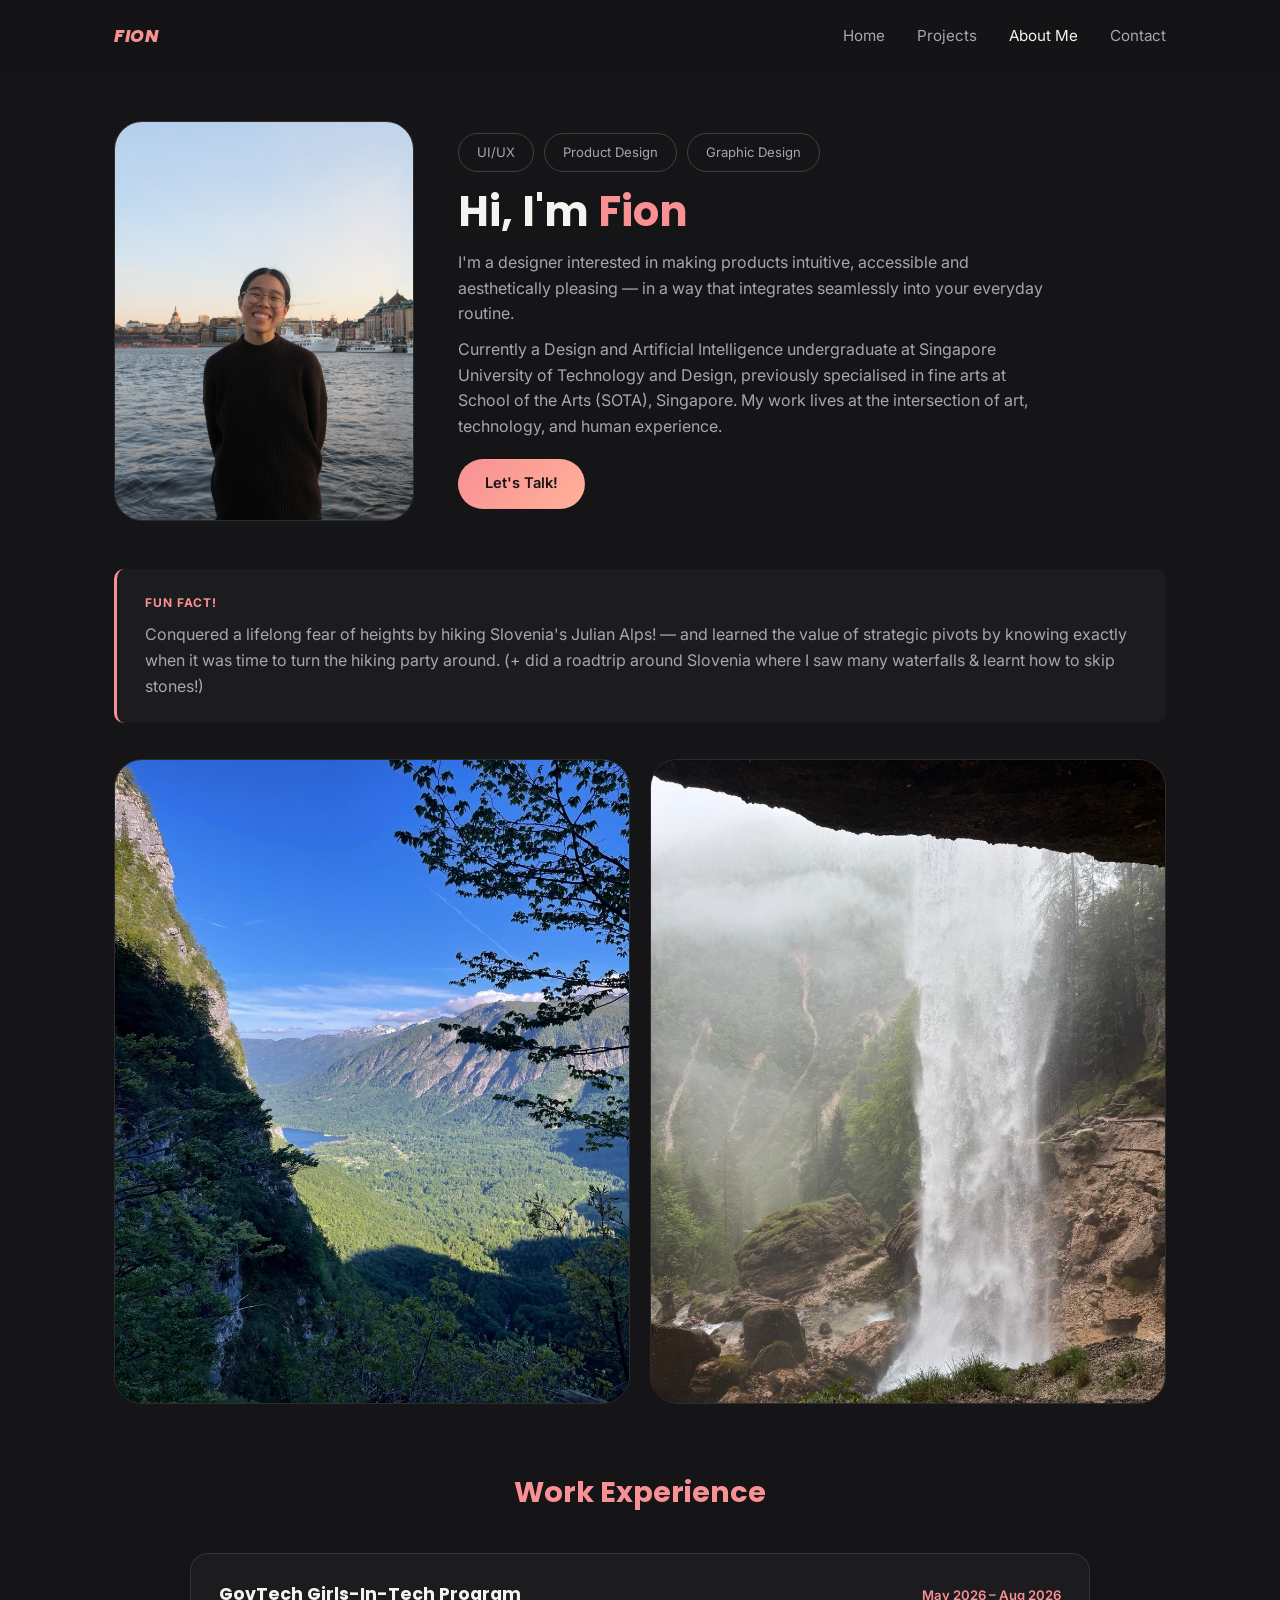
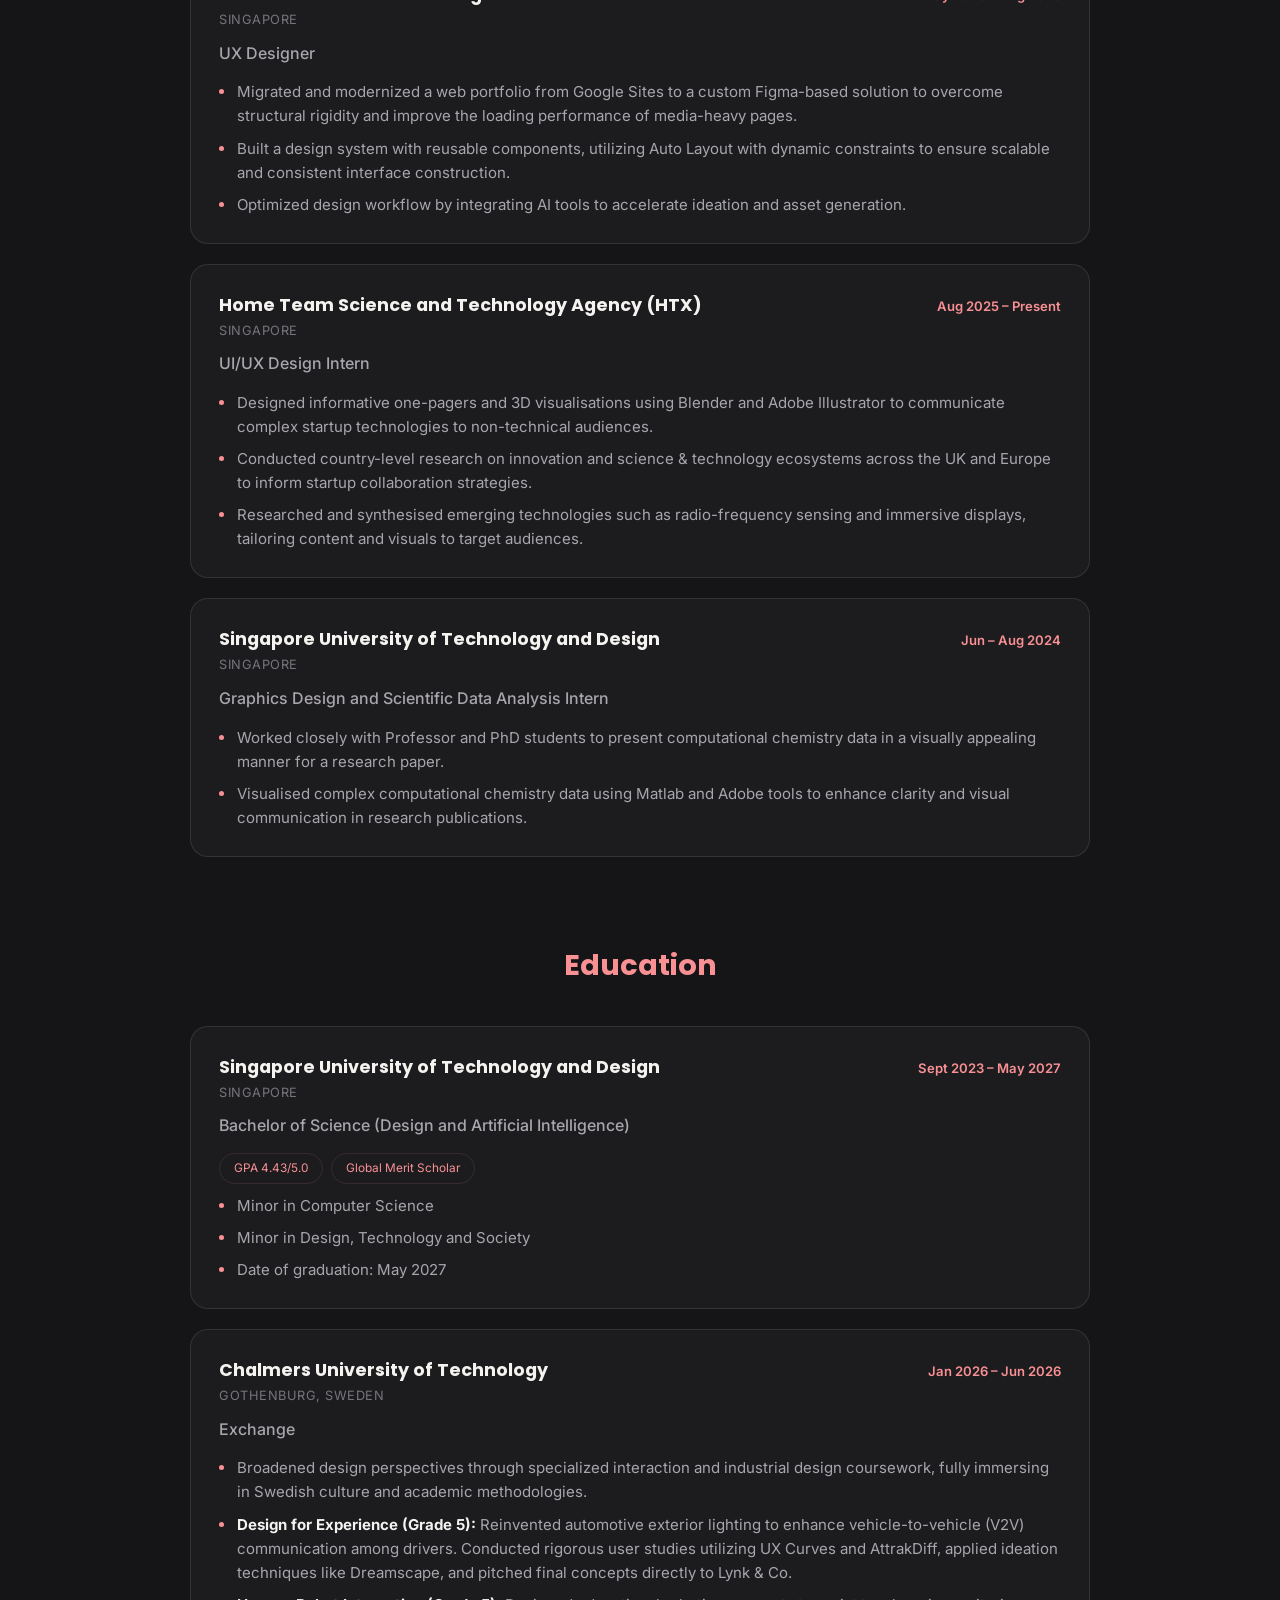
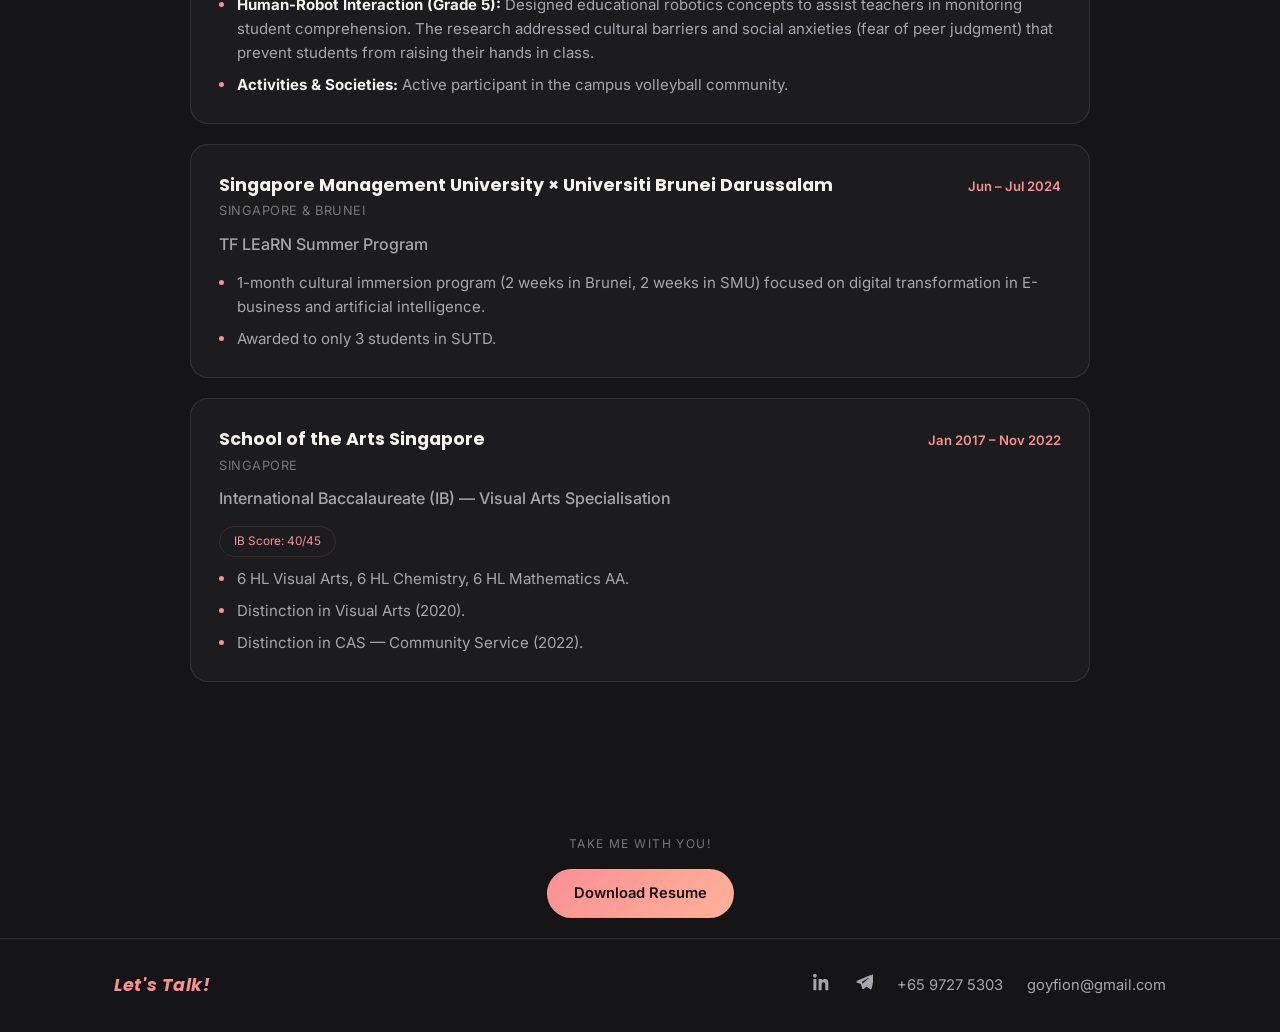
==== commit 288d26ad: "Contact me + lets talk link added a contact me page, linked the lets talk from about me and landing " ====
--- a/about.html
+++ b/about.html
@@ -21,11 +21,11 @@
           <span class="tag">UI/UX</span>
           <span class="tag">Product Design</span>
           <span class="tag">Graphic Design</span>
-        </div>
+      </div>
         <h1 class="about-name" style="margin-top:16px;">Hi, I'm <span class="accent">Fion</span></h1>
         <p class="about-bio">I'm a designer interested in making products intuitive, accessible and aesthetically pleasing — in a way that integrates seamlessly into your everyday routine.</p>
         <p class="about-bio">Currently a Design and Artificial Intelligence undergraduate at Singapore University of Technology and Design, previously specialised in fine arts at School of the Arts (SOTA), Singapore. My work lives at the intersection of art, technology, and human experience.</p>
-        <a class="btn btn-primary" href="mailto:goyfion@gmail.com" style="margin-top:20px;">Let's Talk!</a>
+        <a class="btn btn-primary" href="contact.html" style="margin-top:20px;">Let's Talk!</a>
       </div>
     </div>
   </section>
--- a/css/style.css
+++ b/css/style.css
@@ -102,7 +102,10 @@
   flex-wrap: nowrap;
 }
 
-.logo {
+
+/* Grouped Logo & Footer-Talk Styles */
+.logo,
+.footer-talk {
   font-family: var(--font-display);
   font-weight: 800;
   font-style: italic;
@@ -111,17 +114,21 @@
   font-size: 1.1rem;
   text-decoration: none;
   cursor: pointer;
+  display: inline-block;
   transition: color 0.2s var(--ease), opacity 0.2s var(--ease), transform 0.2s var(--ease);
 }
 
-/* Hover and Focus state: turns white */
+/* Hover & Focus state: turns white */
 .logo:hover,
-.logo:focus-visible {
+.logo:focus-visible,
+.footer-talk:hover,
+.footer-talk:focus-visible {
   color: #ffffff; /* Or var(--text) */
 }
 
-/* Optional subtle press/click feedback */
-.logo:active {
+/* Press / Click feedback */
+.logo:active,
+.footer-talk:active {
   transform: scale(0.96);
   opacity: 0.9;
 }
@@ -693,6 +700,136 @@
   border: 1px solid var(--border);
   width: 100%;
 }
+
+
+/* ---------- Contact Me elements ---------- */
+/* ==========================================================================
+   Contact Page Styles
+   ========================================================================== */
+
+.accent-text {
+  color: var(--accent);
+}
+
+/* --- Contact Grid --- */
+.contact-grid {
+  display: grid;
+  grid-template-columns: repeat(2, 1fr);
+  gap: 20px;
+  margin-top: 40px;
+}
+
+@media (max-width: 768px) {
+  .contact-grid {
+    grid-template-columns: 1fr;
+    margin-top: 32px;
+  }
+}
+
+/* --- Connect Card --- */
+.connect-card {
+  position: relative;
+  background-image: linear-gradient(128deg, var(--accent-soft) 0%, rgba(255, 255, 255, 0.02) 100%);
+  border: 1px solid var(--border);
+  border-radius: var(--radius-md);
+  overflow: hidden;
+  display: flex;
+  flex-direction: column;
+  padding: 24px;
+  min-height: 220px;
+  transition: transform 0.3s var(--ease), border-color 0.3s var(--ease);
+}
+
+.connect-card:hover {
+  transform: translateY(-4px);
+  border-color: var(--accent);
+}
+
+.grid-overlay {
+  position: absolute;
+  inset: 0;
+  pointer-events: none;
+  background-size: 25% 33.33%;
+  background-image:
+    linear-gradient(to right, var(--accent-soft) 1px, transparent 1px),
+    linear-gradient(to bottom, var(--accent-soft) 1px, transparent 1px);
+}
+
+.card-content {
+  position: relative;
+  z-index: 2;
+  display: flex;
+  flex-direction: column;
+  height: 100%;
+  gap: 16px;
+}
+
+.card-icon {
+  width: 44px;
+  height: 44px;
+  border-radius: var(--radius-pill);
+  background: var(--accent-soft);
+  border: 1px solid var(--border-strong);
+  color: var(--accent);
+  display: flex;
+  align-items: center;
+  justify-content: center;
+  transition: background 0.3s var(--ease);
+}
+
+.connect-card:hover .card-icon {
+  background: rgba(249, 144, 148, 0.22);
+}
+
+.card-details {
+  display: flex;
+  flex-direction: column;
+  gap: 4px;
+}
+
+.card-label {
+  color: var(--accent);
+  font-size: 0.72rem;
+  font-weight: 700;
+  letter-spacing: 0.12em;
+  text-transform: uppercase;
+}
+
+.card-value {
+  color: var(--text);
+  font-family: var(--font-display);
+  font-size: 1.15rem;
+  font-weight: 600;
+  line-height: 1.3;
+}
+
+.card-sub {
+  color: var(--text-dim);
+  font-size: 0.88rem;
+}
+
+.card-btn {
+  margin-top: auto;
+  align-self: flex-start;
+  height: 32px;
+  padding: 0 20px;
+  border-radius: var(--radius-pill);
+  border: 1px solid var(--border-strong);
+  display: inline-flex;
+  align-items: center;
+  gap: 8px;
+  font-size: 0.85rem;
+  font-weight: 500;
+  color: var(--text);
+  transition: border-color 0.3s var(--ease), color 0.3s var(--ease);
+}
+
+.connect-card:hover .card-btn {
+  border-color: var(--text);
+  color: var(--text);
+}
+
+
 
 /* ---------- Responsive ---------- */
 @media (max-width: 1024px) {
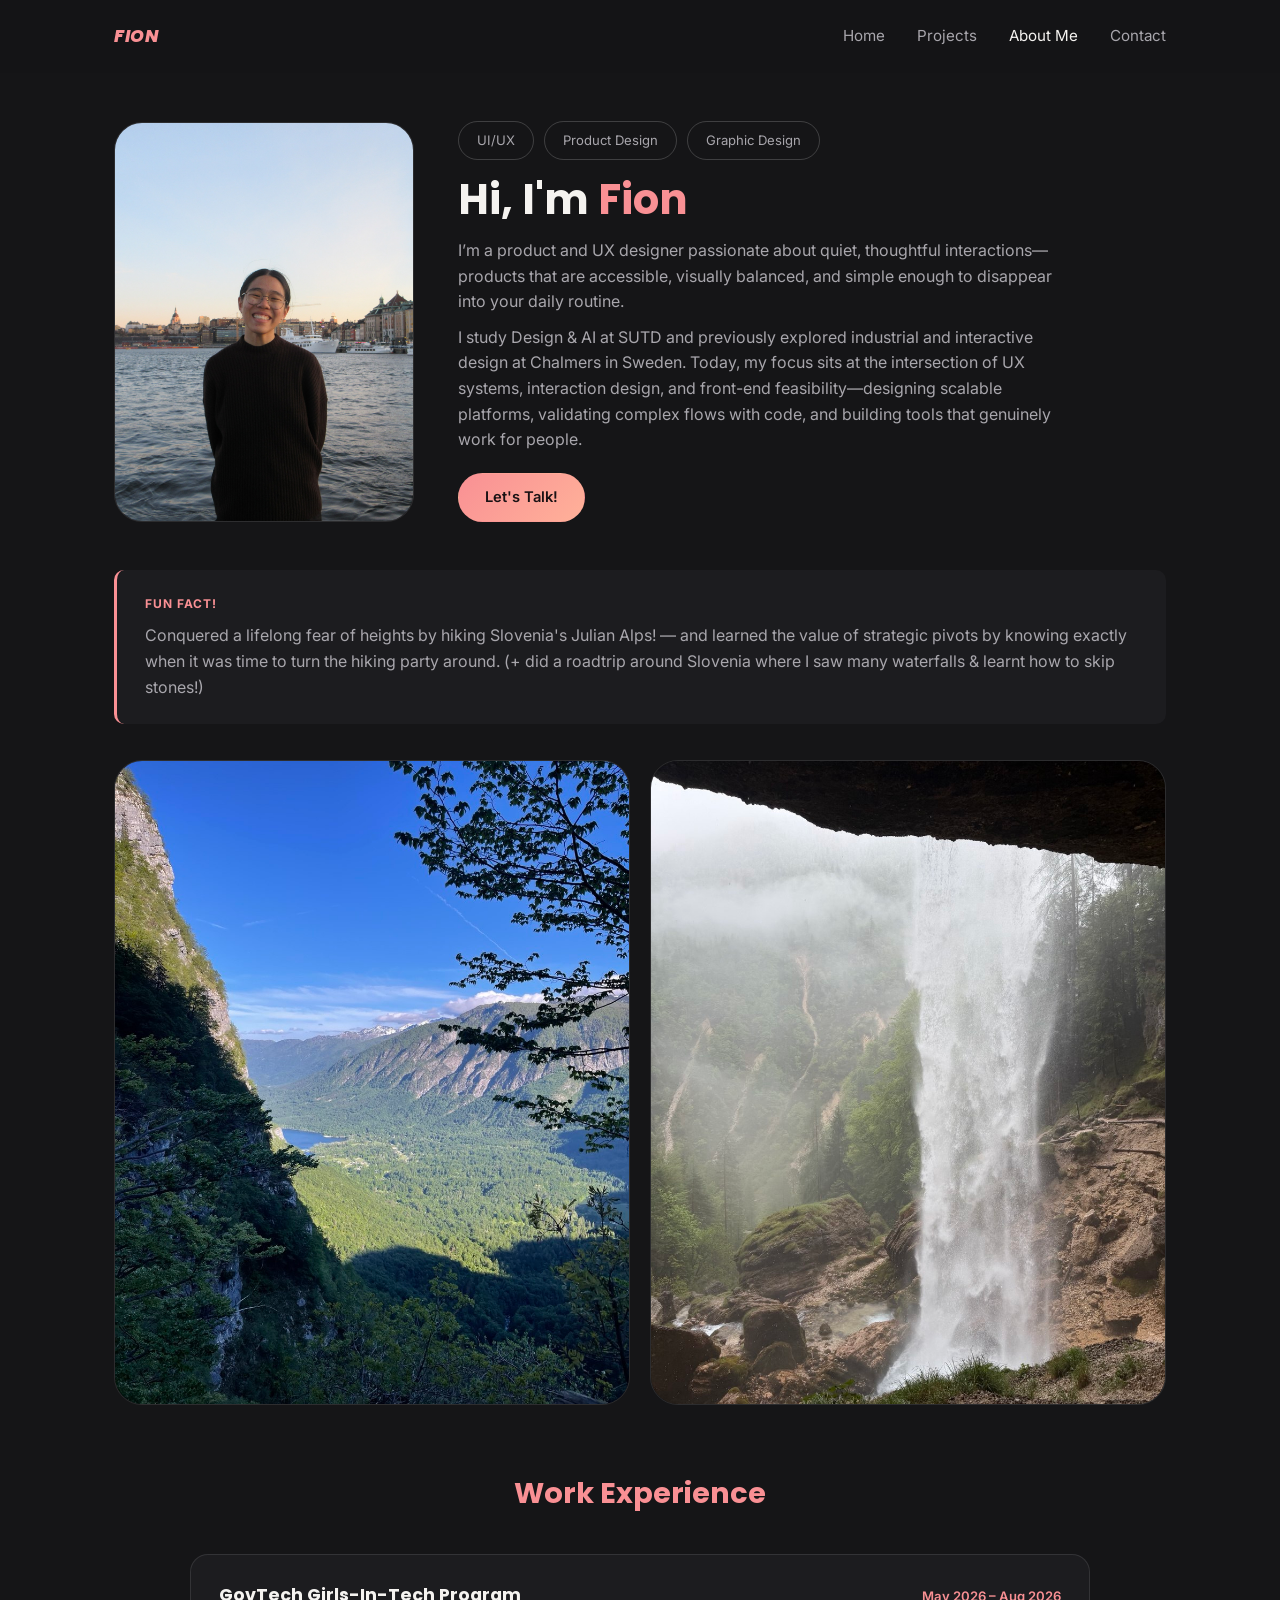
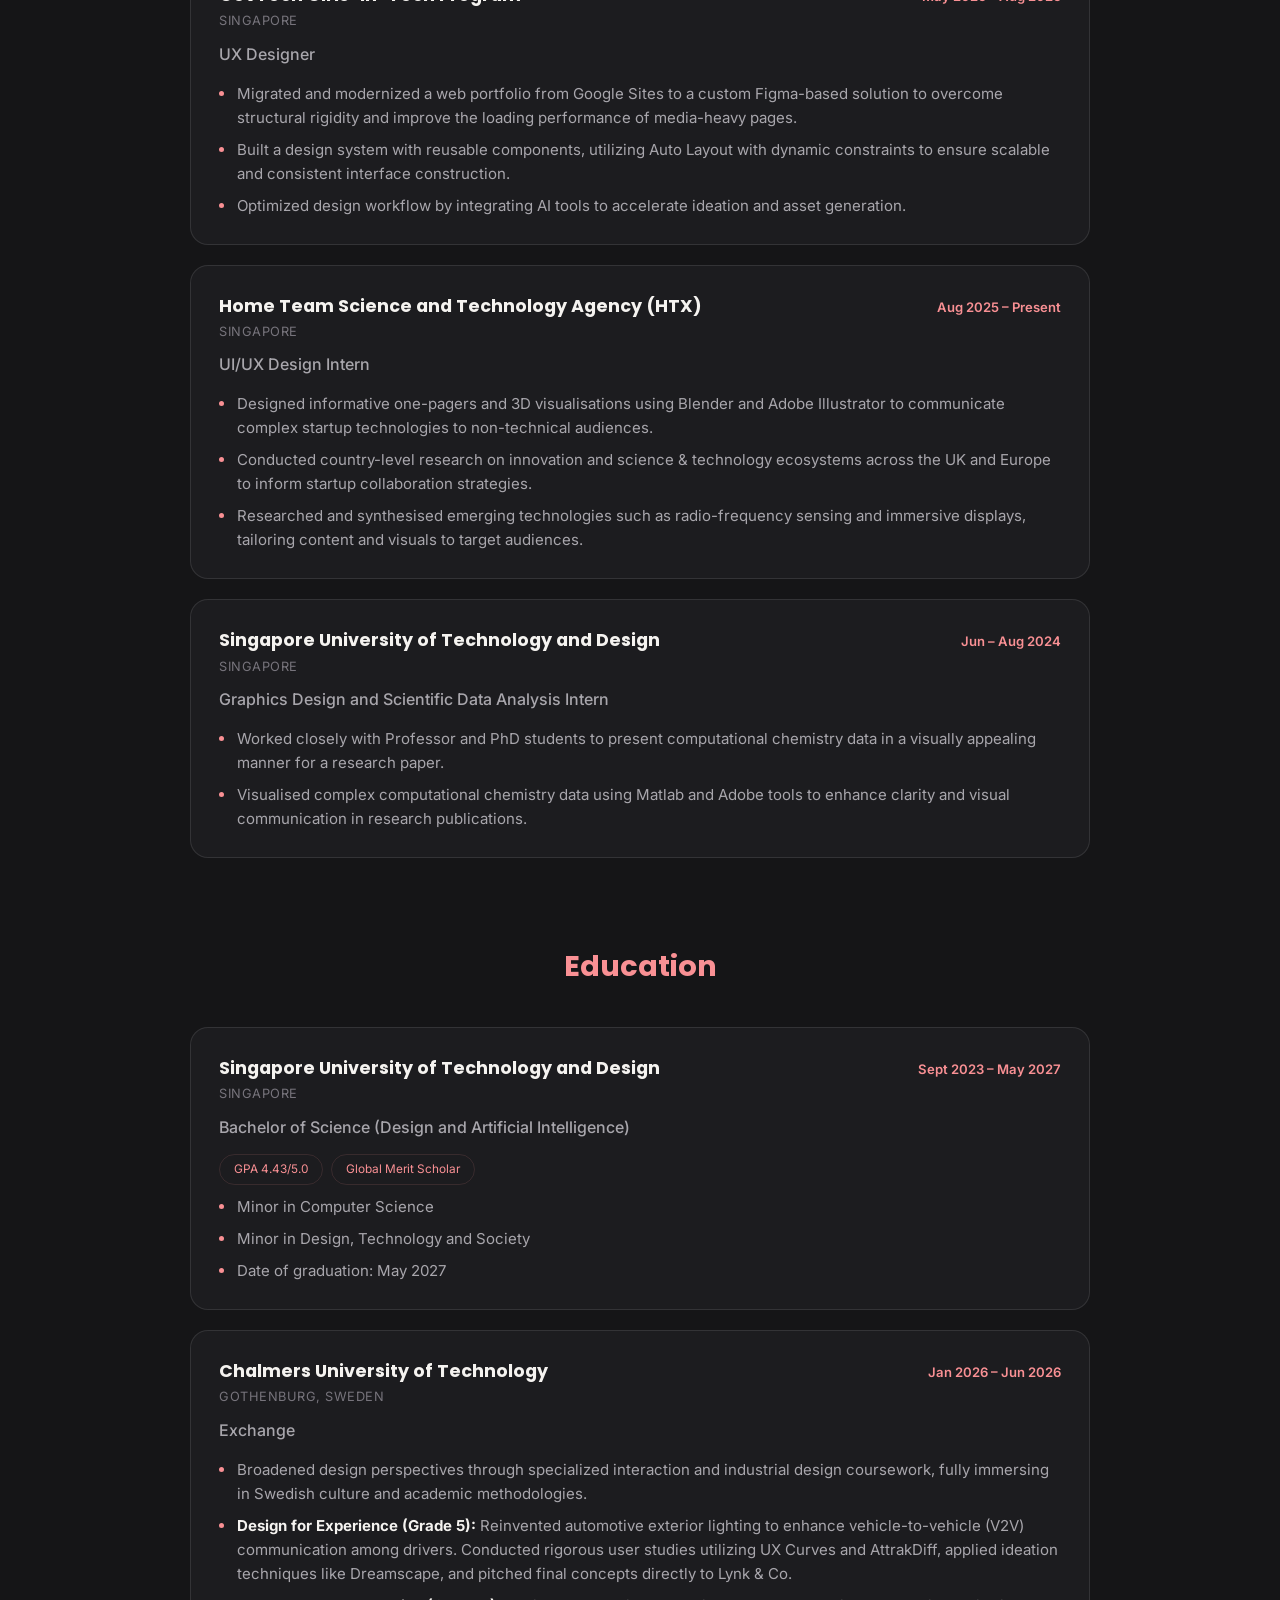
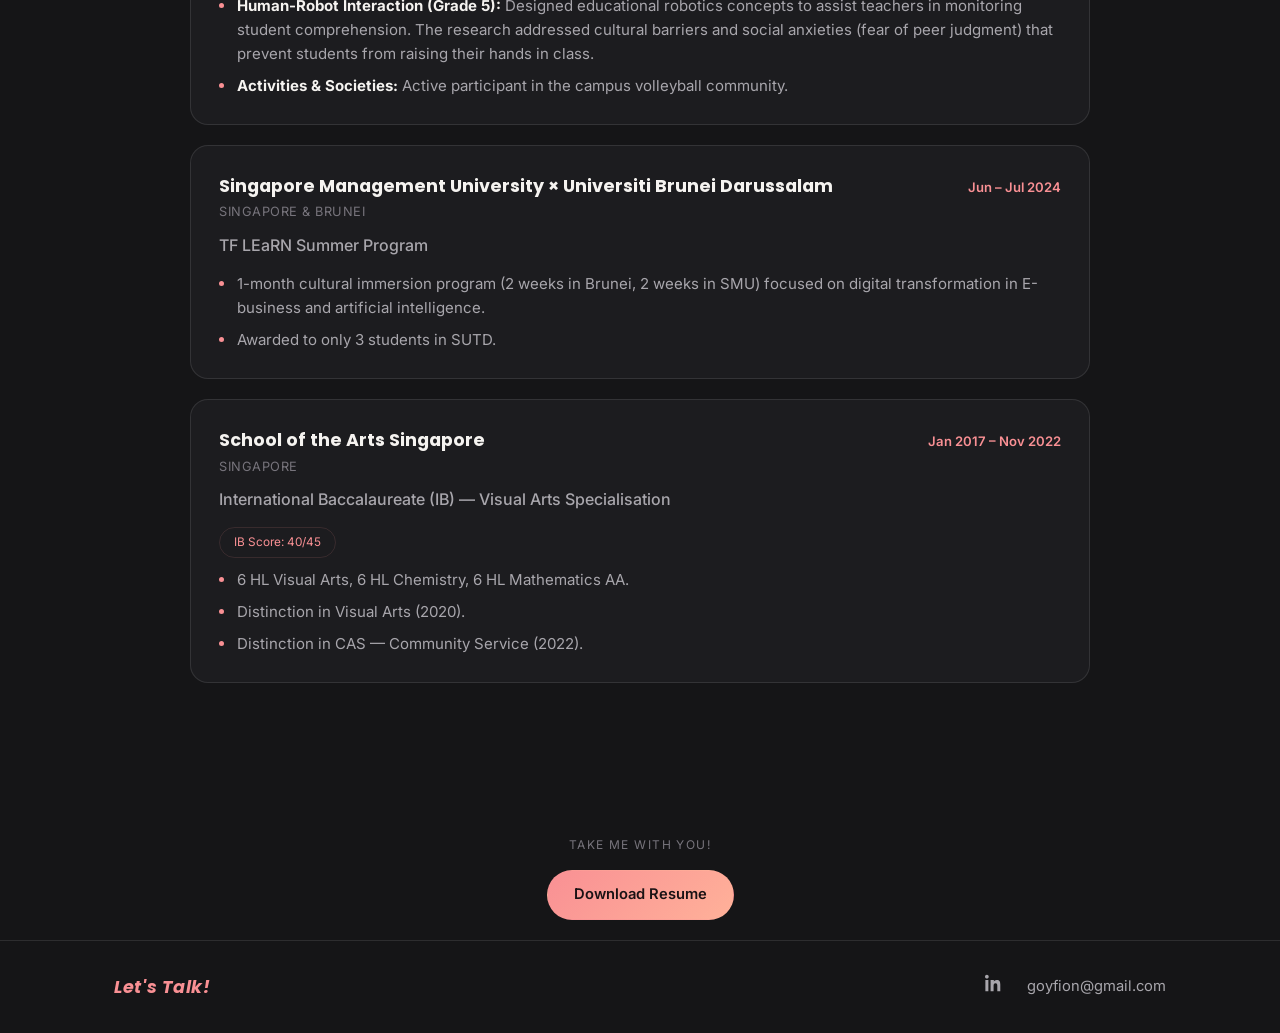
==== commit 1d84c13c: "Initial commit" ====
--- a/about.html
+++ b/about.html
@@ -23,8 +23,8 @@
           <span class="tag">Graphic Design</span>
       </div>
         <h1 class="about-name" style="margin-top:16px;">Hi, I'm <span class="accent">Fion</span></h1>
-        <p class="about-bio">I'm a designer interested in making products intuitive, accessible and aesthetically pleasing — in a way that integrates seamlessly into your everyday routine.</p>
-        <p class="about-bio">Currently a Design and Artificial Intelligence undergraduate at Singapore University of Technology and Design, previously specialised in fine arts at School of the Arts (SOTA), Singapore. My work lives at the intersection of art, technology, and human experience.</p>
+        <p class="about-bio">I’m a product and UX designer passionate about quiet, thoughtful interactions—products that are accessible, visually balanced, and simple enough to disappear into your daily routine.</p>
+        <p class="about-bio">I study Design & AI at SUTD and previously explored industrial and interactive design at Chalmers in Sweden. Today, my focus sits at the intersection of UX systems, interaction design, and front-end feasibility—designing scalable platforms, validating complex flows with code, and building tools that genuinely work for people.</p>
         <a class="btn btn-primary" href="contact.html" style="margin-top:20px;">Let's Talk!</a>
       </div>
     </div>
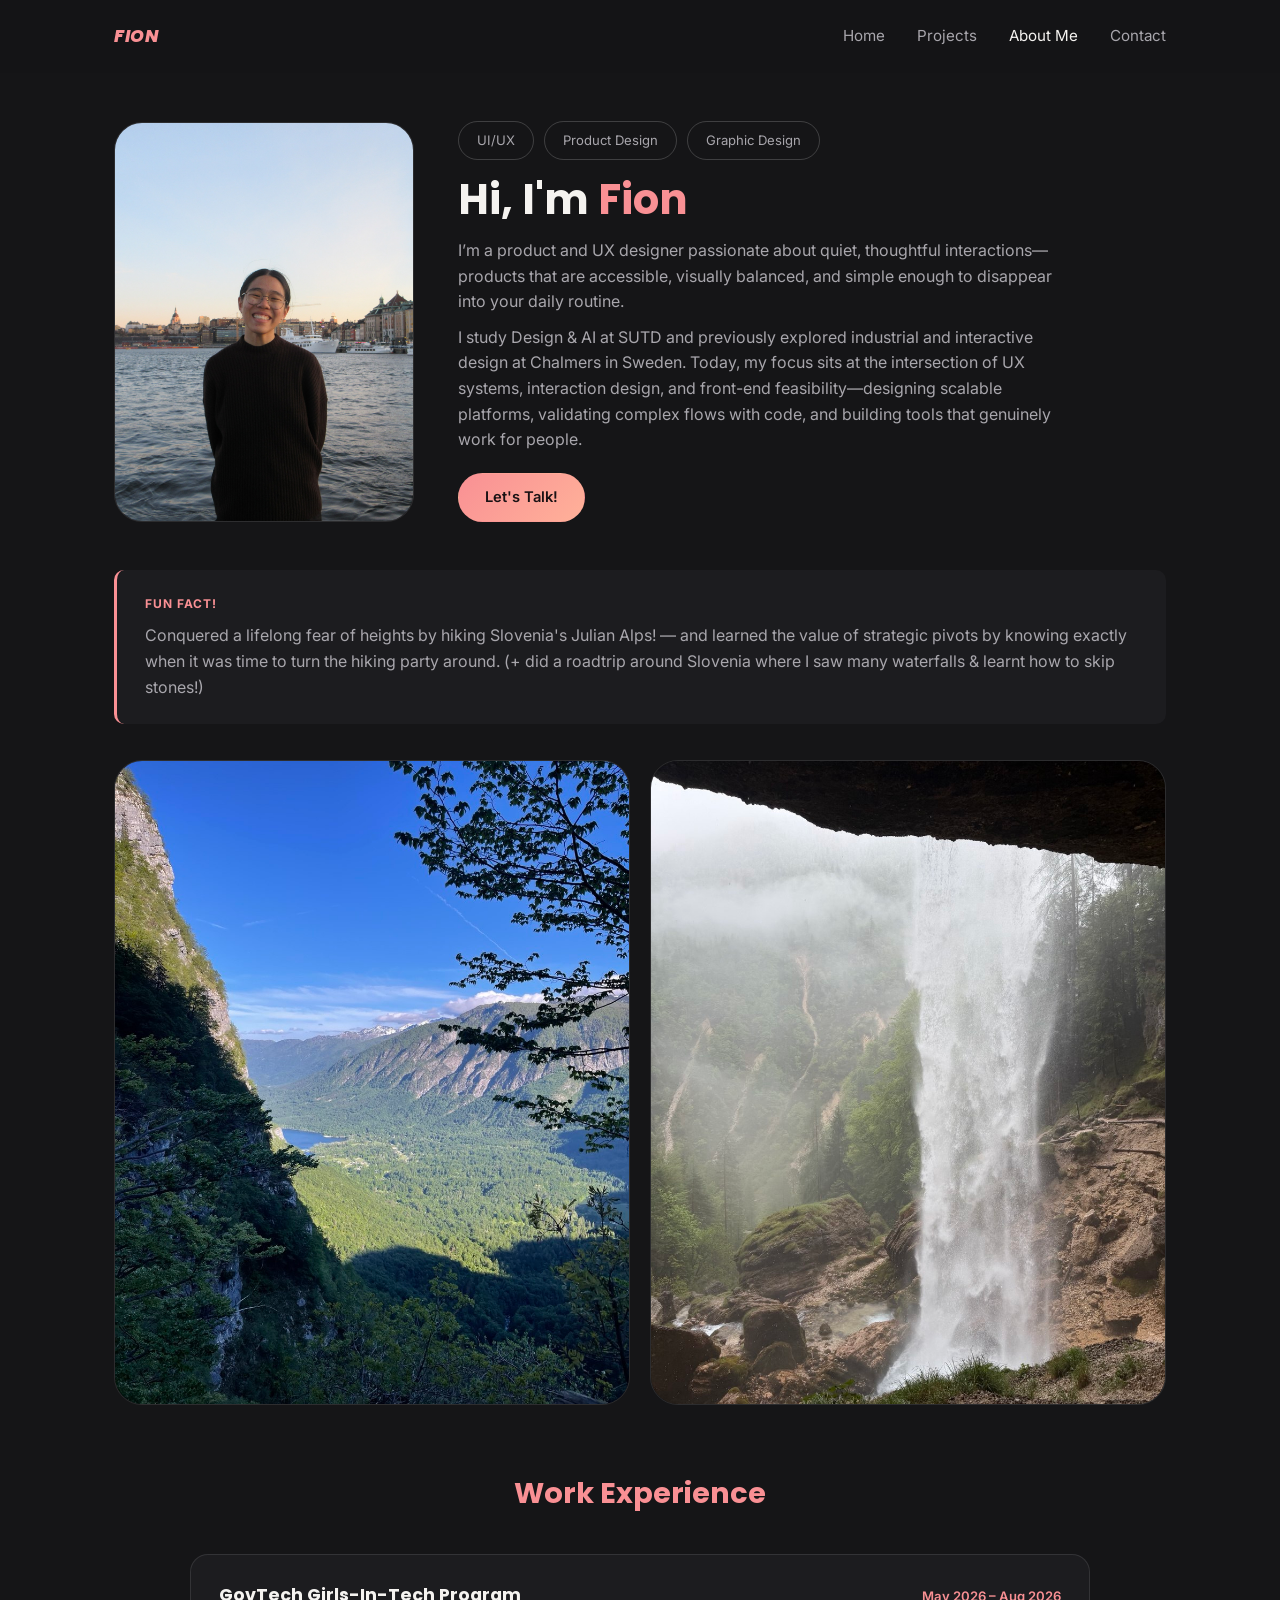
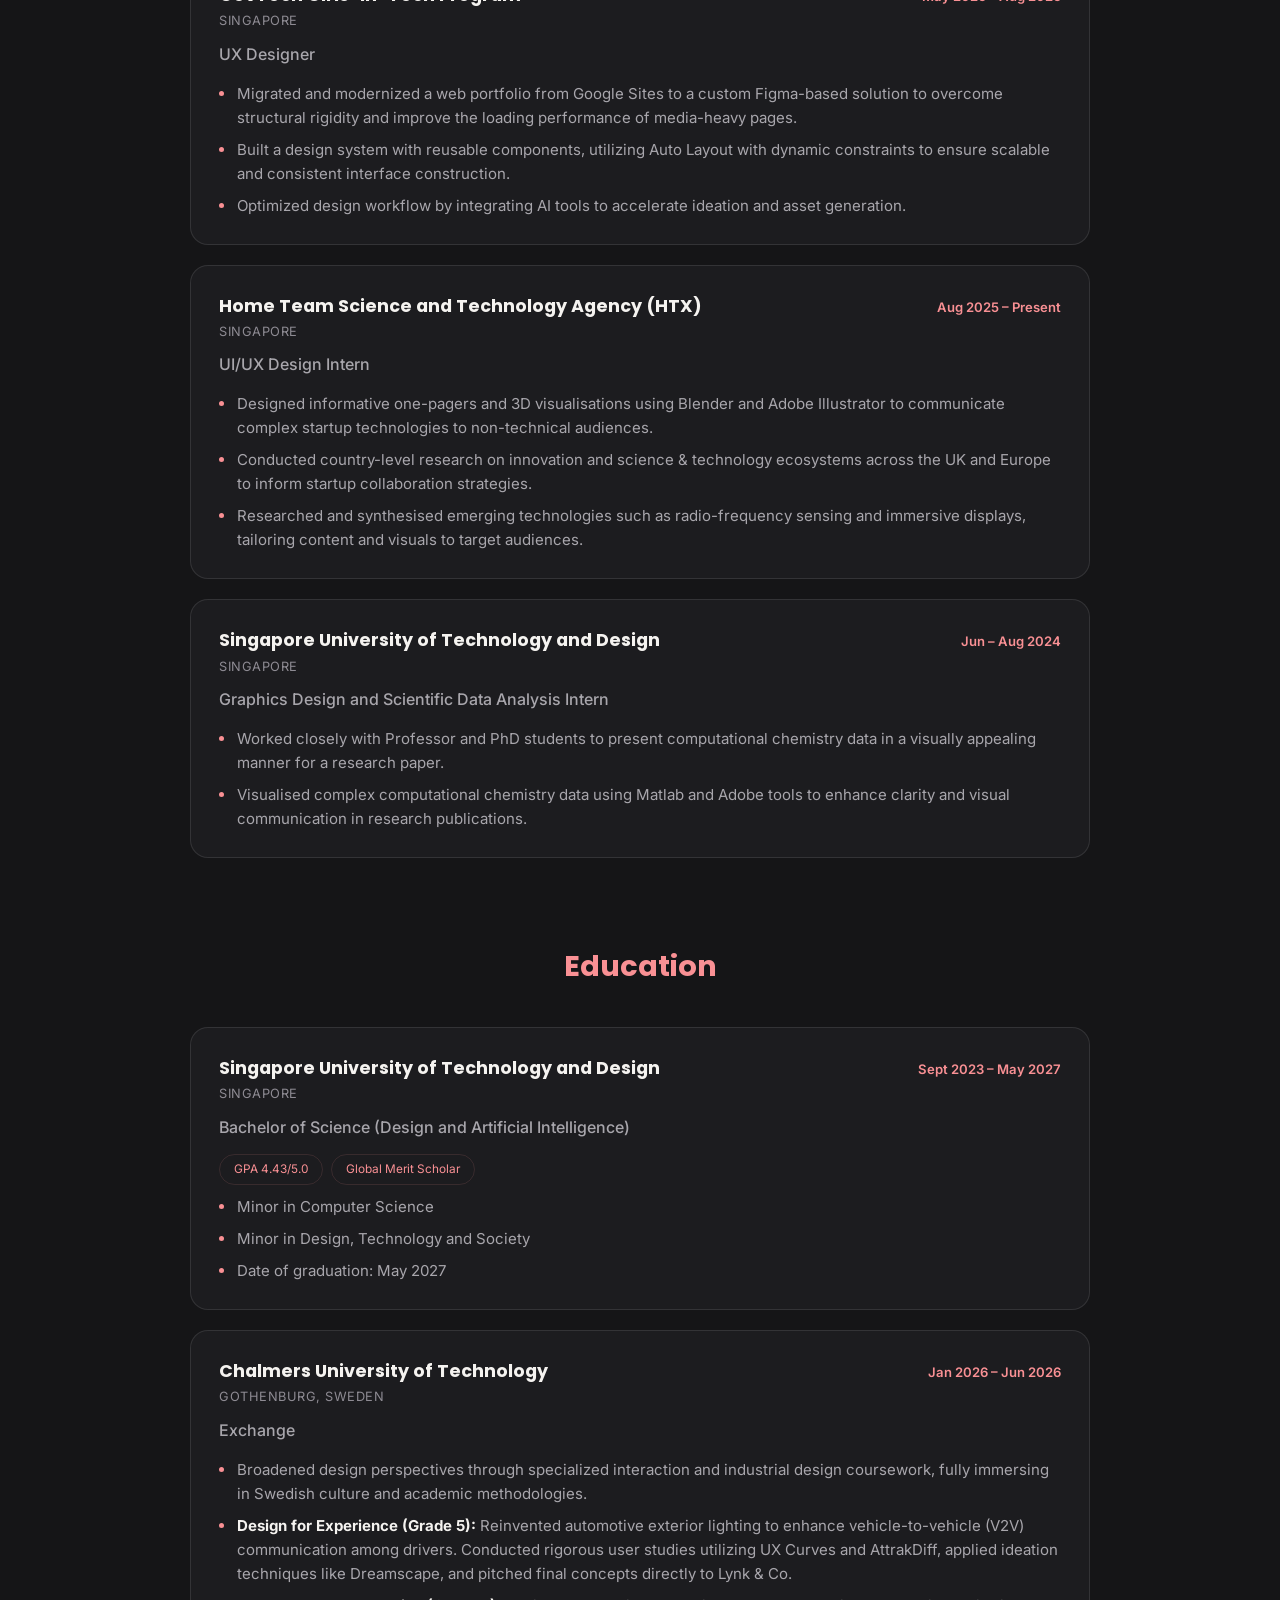
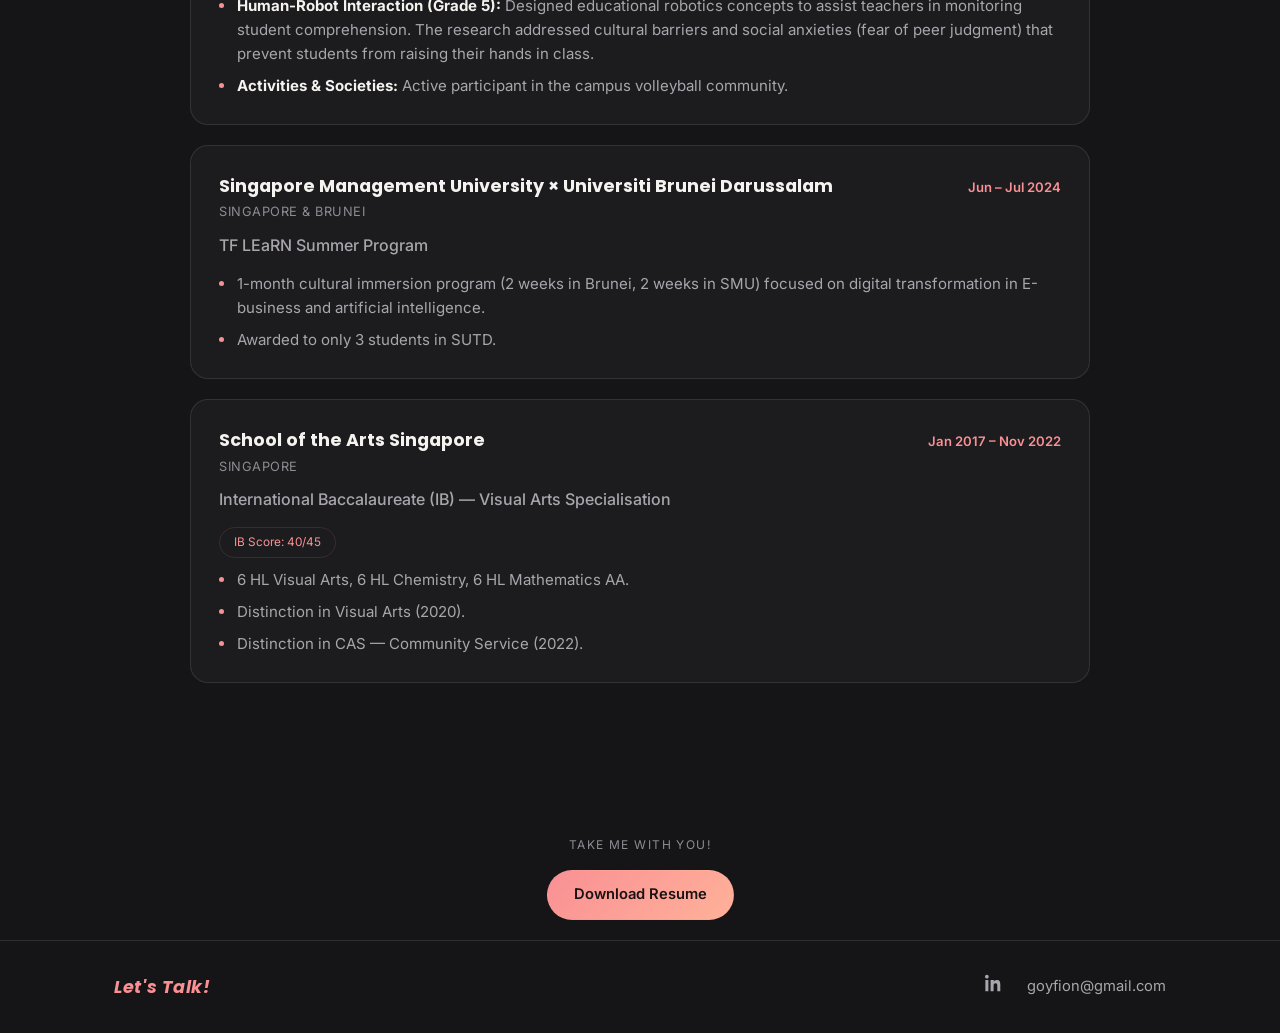
==== commit f152ccc6: "Add orbiting project hero, mascot and accessibility fixes - Home hero: project pages spiral around t" ====
--- a/about.html
+++ b/about.html
@@ -10,7 +10,7 @@
 
 <header class="site-header" id="site-header" data-active="about"></header>
 
-<main>
+<main id="main">
   <section class="about-hero">
     <div class="container">
       <div class="about-photo">
--- a/css/style.css
+++ b/css/style.css
@@ -15,7 +15,7 @@
   --border-strong: rgba(255, 255, 255, 0.18);
   --text: #f5f3f0;
   --text-dim: #a8a6ac;
-  --text-faint: #77747c;
+  --text-faint: #8e8b93;   /* 5.4:1 on --bg, 5.1:1 on --bg-alt (WCAG AA) */
   --accent: #f99094;
   --accent-2: #ffb199;
   --accent-soft: rgba(249, 144, 148, 0.12);
@@ -65,6 +65,9 @@
 }
 
 p { margin: 0; }
+
+/* Card / subsection titles that are h3 for a correct outline but sized like h4 */
+h3.h4 { font-size: 1em; }
 
 :focus-visible {
   outline: 2px solid var(--accent);
@@ -480,7 +483,7 @@
   border-radius: var(--radius-md);
   padding: 22px 24px;
 }
-.pair-card h4 { font-size: 1rem; margin-bottom: 8px; }
+.pair-card :is(h4, h3.h4) { font-size: 1rem; margin-bottom: 8px; }
 .pair-card p { color: var(--text-dim); font-size: 0.92rem; }
 .pair-card ul { display: flex; flex-direction: column; gap: 8px; }
 .pair-card li {
@@ -511,11 +514,11 @@
   border-radius: var(--radius-md);
   padding: 22px;
 }
-.trio-card h4 { font-size: 0.98rem; margin-bottom: 8px; }
+.trio-card :is(h4, h3.h4) { font-size: 0.98rem; margin-bottom: 8px; }
 .trio-card p { color: var(--text-dim); font-size: 0.88rem; }
 .trio-card .icon { stroke: var(--text-faint); }
 .trio-grid-accent-first .trio-card:first-child .icon { stroke: var(--accent); }
-.trio-grid-accent-first .trio-card:first-child h4 { color: var(--accent); }
+.trio-grid-accent-first .trio-card:first-child :is(h4, h3.h4) { color: var(--accent); }
 
 .trio-card-pink-light {
   border-radius: var(--size-16, 16px);
@@ -523,7 +526,7 @@
   background: rgba(242, 196, 198, 0.08);
 }
 .trio-card-pink-light .icon { stroke: var(--accent); }
-.trio-card-pink-light h4 { color: var(--accent); }
+.trio-card-pink-light :is(h4, h3.h4) { color: var(--accent); }
 
 .trio-card-pink {
   border-radius: var(--Border-M, 16px);
@@ -531,7 +534,7 @@
   background: rgba(249, 144, 148, 0.08);
 }
 .trio-card-pink .icon { stroke: var(--accent); }
-.trio-card-pink h4 { color: var(--accent); }
+.trio-card-pink :is(h4, h3.h4) { color: var(--accent); }
 
 .scenario-label {
   color: var(--accent);
@@ -608,7 +611,7 @@
 .outcome-item p { color: var(--text-dim); font-size: 0.94rem; }
 
 .subsection { margin-top: 40px; width: 100%; display: flex; flex-direction: column; align-items: center; }
-.subsection h4 {
+.subsection :is(h4, h3.h4) {
   font-size: 1.05rem;
   color: var(--text);
   margin-bottom: 10px;
@@ -869,8 +872,11 @@
     background: none;
     border: none;
     cursor: pointer;
-    padding: 6px;
-    margin-left: 0;
+    width: 44px;              /* comfortable touch target */
+    height: 44px;
+    padding: 0;
+    align-items: center;
+    margin-left: -11px;       /* keeps the icon aligned with the gutter */
     z-index: 1001;
   }
 
@@ -1010,3 +1016,286 @@
 .checklist-item svg { margin-top: 4px; flex-shrink: 0; width: 15px; height: 15px; }
 .checklist-item p { color: var(--text-dim); font-size: 0.94rem; }
 .checklist-item p strong { color: var(--text); }
+
+/* ---------- Skip link (all pages) ---------- */
+.skip-link {
+  position: absolute;
+  left: 16px;
+  top: -100px;
+  z-index: 2000;
+  padding: 10px 18px;
+  border-radius: var(--radius-pill);
+  background: var(--text);
+  color: var(--bg);
+  font-weight: 600;
+  font-size: 0.9rem;
+}
+.skip-link:focus { top: 12px; }
+
+/* ---------- Orbit hero (home) ---------- */
+/* Layers, back to front: WebGL pages (js/orbit.js)
+   → copy with a dark halo → label / hint / pause button.
+   `.motion-paused` (set by js/hero.js) freezes every moving part. */
+.orbit-hero {
+  position: relative;
+  min-height: calc(100svh - 88px);
+  display: grid;
+  grid-template-columns: minmax(0, 1fr);
+  place-items: center;
+  overflow: hidden;
+  padding: 48px var(--gutter) 88px;
+}
+
+.orbit-canvas {
+  position: absolute;
+  inset: 0;
+  width: 100%;
+  height: 100%;
+  display: block;
+}
+.orbit-hero.is-hovering { cursor: pointer; }
+
+.orbit-copy {
+  position: relative;
+  z-index: 1;
+  width: min(100%, 760px);
+  min-width: 0;
+  text-align: center;
+  pointer-events: none;              /* let the pages behind stay clickable */
+}
+.orbit-copy a { pointer-events: auto; }
+/* Soft dark halo: keeps every line of copy at AA contrast even when
+   a page drifts behind it. */
+.orbit-copy::before {
+  content: '';
+  position: absolute;
+  inset: -10% -14%;
+  z-index: -1;
+  background: radial-gradient(closest-side, rgba(21, 21, 23, 0.9) 75%, rgba(21, 21, 23, 0));
+}
+.orbit-copy .tag-row { justify-content: center; }
+.orbit-copy .hero-copy {
+  margin: 22px auto 0;
+  max-width: 48ch;
+  text-shadow: 0 0 18px var(--bg), 0 0 6px var(--bg);
+}
+.orbit-copy .hero-actions { justify-content: center; margin-top: 26px; }
+.orbit-copy .tag { background: rgba(21, 21, 23, 0.75); }
+
+.orbit-heading {
+  margin-top: 22px;
+  font-size: clamp(2.1rem, 7vw, 5.4rem);
+  line-height: 1.04;
+  letter-spacing: -0.02em;
+  color: var(--text);
+  text-shadow: 0 0 40px var(--bg), 0 0 12px var(--bg);
+}
+
+/* ---- "Make Sense": watercolour ink + painted underline ---- */
+.ms-line { display: block; }
+.ms-wrap { position: relative; display: inline-block; }
+
+.orbit-heading .accent-line {
+  display: inline-block;
+  color: var(--accent);               /* fallback if background-clip:text is unsupported */
+  text-shadow: none;
+  padding-bottom: 0.06em;
+}
+@supports ((-webkit-background-clip: text) or (background-clip: text)) {
+  .orbit-heading .accent-line {
+    /* Coral gradient-map of Fion's watercolour. Every tone sits between
+       #f99094 and #ffd0c2 — 8:1 or better on --bg. */
+    background: url('../assets/images/hero/ink-coral.webp') 0% 30% / 180% auto;
+    -webkit-background-clip: text;
+            background-clip: text;
+    color: transparent;
+    animation:
+      ink-soak 1.6s var(--ease) 0.2s both,
+      ink-flow 26s ease-in-out 1.8s infinite alternate;
+    -webkit-mask-image: linear-gradient(90deg, #000 42%, transparent 58%);
+            mask-image: linear-gradient(90deg, #000 42%, transparent 58%);
+    -webkit-mask-size: 260% 100%;
+            mask-size: 260% 100%;
+    -webkit-mask-position: 0% 0;
+            mask-position: 0% 0;
+  }
+}
+/* Ink bleeds in left → right, then keeps slowly flowing inside the letters. */
+@keyframes ink-soak {
+  from { -webkit-mask-position: 100% 0; mask-position: 100% 0; }
+  to   { -webkit-mask-position: 0% 0;   mask-position: 0% 0; }
+}
+@keyframes ink-flow {
+  from { background-position: 0% 30%; }
+  to   { background-position: 100% 70%; }
+}
+
+.ms-brush {
+  position: absolute;
+  left: -2%;
+  bottom: -0.16em;
+  width: 104%;
+  height: 0.3em;
+  overflow: visible;
+  pointer-events: none;
+}
+.ms-brush path {
+  fill: none;
+  stroke: url(#ms-brush-grad);
+  stroke-width: 9;
+  stroke-linecap: round;
+  filter: url(#ms-brush-wash);
+  opacity: 0.9;
+  stroke-dasharray: 1;
+  stroke-dashoffset: 0;
+  animation:
+    brush-paint 1.1s var(--ease) 1.3s both,
+    brush-breathe 6s ease-in-out 2.6s infinite alternate;
+}
+@keyframes brush-paint {
+  from { stroke-dashoffset: 1; }
+  to   { stroke-dashoffset: 0; }
+}
+@keyframes brush-breathe {
+  from { opacity: 0.9; }
+  to   { opacity: 0.65; }
+}
+
+/* ---- Mascot: Fion's stick figure (js/hero.js picks the pose) ---- */
+.mascot {
+  --h: clamp(40px, 5vw, 70px);
+  position: absolute;
+  left: 100%;
+  bottom: 0.02em;
+  width: 0;
+  height: 0;
+  pointer-events: none;
+  transition: transform 1.1s cubic-bezier(0.55, 0, 0.9, 0.5), opacity 0.9s var(--ease);
+}
+.mascot img {
+  position: absolute;
+  max-width: none;
+  opacity: 0;
+  transition: opacity 0.25s var(--ease);
+}
+.mascot .pose-standing { left: 8px;  bottom: 0;  height: var(--h); }
+.mascot .pose-lying    { left: 2px;  bottom: -2px; height: calc(var(--h) * 0.62); }
+.mascot .pose-hanging  {
+  left: -10px; top: -6px; height: calc(var(--h) * 1.1);
+  transform-origin: 30% 0;
+}
+.mascot .pose-falling  { left: 4px;  bottom: 0;  height: calc(var(--h) * 1.05); }
+.mascot.is-standing .pose-standing,
+.mascot.is-lying .pose-lying,
+.mascot.is-hanging .pose-hanging,
+.mascot.is-falling .pose-falling { opacity: 1; }
+.mascot.is-hanging .pose-hanging { animation: mascot-sway 2.4s ease-in-out infinite alternate; }
+@keyframes mascot-sway {
+  from { transform: rotate(-5deg); }
+  to   { transform: rotate(5deg); }
+}
+/* Dives off-screen when you scroll to Projects… */
+.mascot.is-gone { transform: translate(40px, 55vh) rotate(25deg); opacity: 0; }
+/* …and lands next to the Projects title. */
+.mascot-rest {
+  display: inline-block;
+  height: 0.9em;
+  width: auto;
+  margin-left: 10px;
+  vertical-align: baseline;
+  opacity: 0;
+  transform: translateY(-14px);
+  transition: opacity 0.4s var(--ease) 0.7s, transform 0.5s cubic-bezier(0.3, 1.5, 0.5, 1) 0.7s;
+}
+.mascot-landed .mascot-rest { opacity: 1; transform: none; }
+
+/* ---- Hover label, hint, pause ---- */
+.orbit-label {
+  position: absolute;
+  top: 0;
+  left: 0;
+  z-index: 2;
+  padding: 6px 14px;
+  border-radius: var(--radius-pill);
+  background: var(--text);
+  color: var(--bg);
+  font-size: 0.8rem;
+  font-weight: 600;
+  white-space: nowrap;
+  pointer-events: none;
+  opacity: 0;
+  transition: opacity 0.2s var(--ease);
+}
+.orbit-label::after { content: ' →'; }
+.orbit-hero.is-hovering .orbit-label { opacity: 1; }
+
+.orbit-hint {
+  position: absolute;
+  bottom: 26px;
+  left: 50%;
+  transform: translateX(-50%);
+  z-index: 1;
+  max-width: calc(100% - 150px);
+  padding: 6px 14px;
+  border-radius: var(--radius-pill);
+  background: rgba(21, 21, 23, 0.8);
+  color: var(--text-faint);
+  font-size: 0.78rem;
+  letter-spacing: 0.06em;
+  text-align: center;
+  pointer-events: none;
+}
+.hint-touch { display: none; }
+@media (hover: none) and (pointer: coarse) {
+  .hint-pointer { display: none; }
+  .hint-touch { display: inline; }
+}
+.orbit-hero.no-webgl .orbit-hint { display: none; }
+
+.orbit-pause {
+  position: absolute;
+  right: var(--gutter);
+  bottom: 20px;
+  z-index: 3;
+  display: inline-flex;
+  align-items: center;
+  gap: 8px;
+  min-height: 44px;
+  min-width: 44px;
+  padding: 0 16px;
+  border: 1px solid var(--border-strong);
+  border-radius: var(--radius-pill);
+  background: rgba(21, 21, 23, 0.85);
+  color: var(--text);
+  font: 500 0.82rem var(--font-body);
+  cursor: pointer;
+  transition: border-color 0.2s var(--ease), color 0.2s var(--ease);
+}
+.orbit-pause:hover { border-color: var(--accent); color: var(--accent); }
+.orbit-pause svg { width: 14px; height: 14px; fill: currentColor; }
+.orbit-pause .icon-play { display: none; }
+.motion-paused .orbit-pause .icon-play { display: block; }
+.motion-paused .orbit-pause .icon-pause { display: none; }
+
+/* ---- Paused (button or reduced-motion): show every end state, no movement ---- */
+.motion-paused .mascot .pose-hanging { animation-play-state: paused; }
+.motion-paused .orbit-heading .accent-line { animation: none; -webkit-mask-image: none; mask-image: none; }
+.motion-paused .ms-brush path { animation: none; stroke-dashoffset: 0; }
+.motion-paused .mascot { transition: none; }
+
+@media (prefers-reduced-motion: reduce) {
+  .orbit-heading .accent-line { -webkit-mask-image: none; mask-image: none; }
+  .ms-brush path { stroke-dashoffset: 0; }
+}
+
+/* ---- Tablet & phone ---- */
+@media (max-width: 720px) {
+  .orbit-hero { min-height: calc(100svh - 64px); padding-bottom: 96px; }
+  .orbit-hint { font-size: 0.72rem; max-width: calc(100% - 110px); left: 16px; transform: none; }
+  /* Icon-only on phones; the text stays for screen readers. */
+  .orbit-pause { right: 16px; padding: 0; justify-content: center; width: 44px; }
+  .orbit-pause-text {
+    position: absolute; width: 1px; height: 1px; overflow: hidden;
+    clip: rect(0 0 0 0); clip-path: inset(50%); white-space: nowrap;
+  }
+}
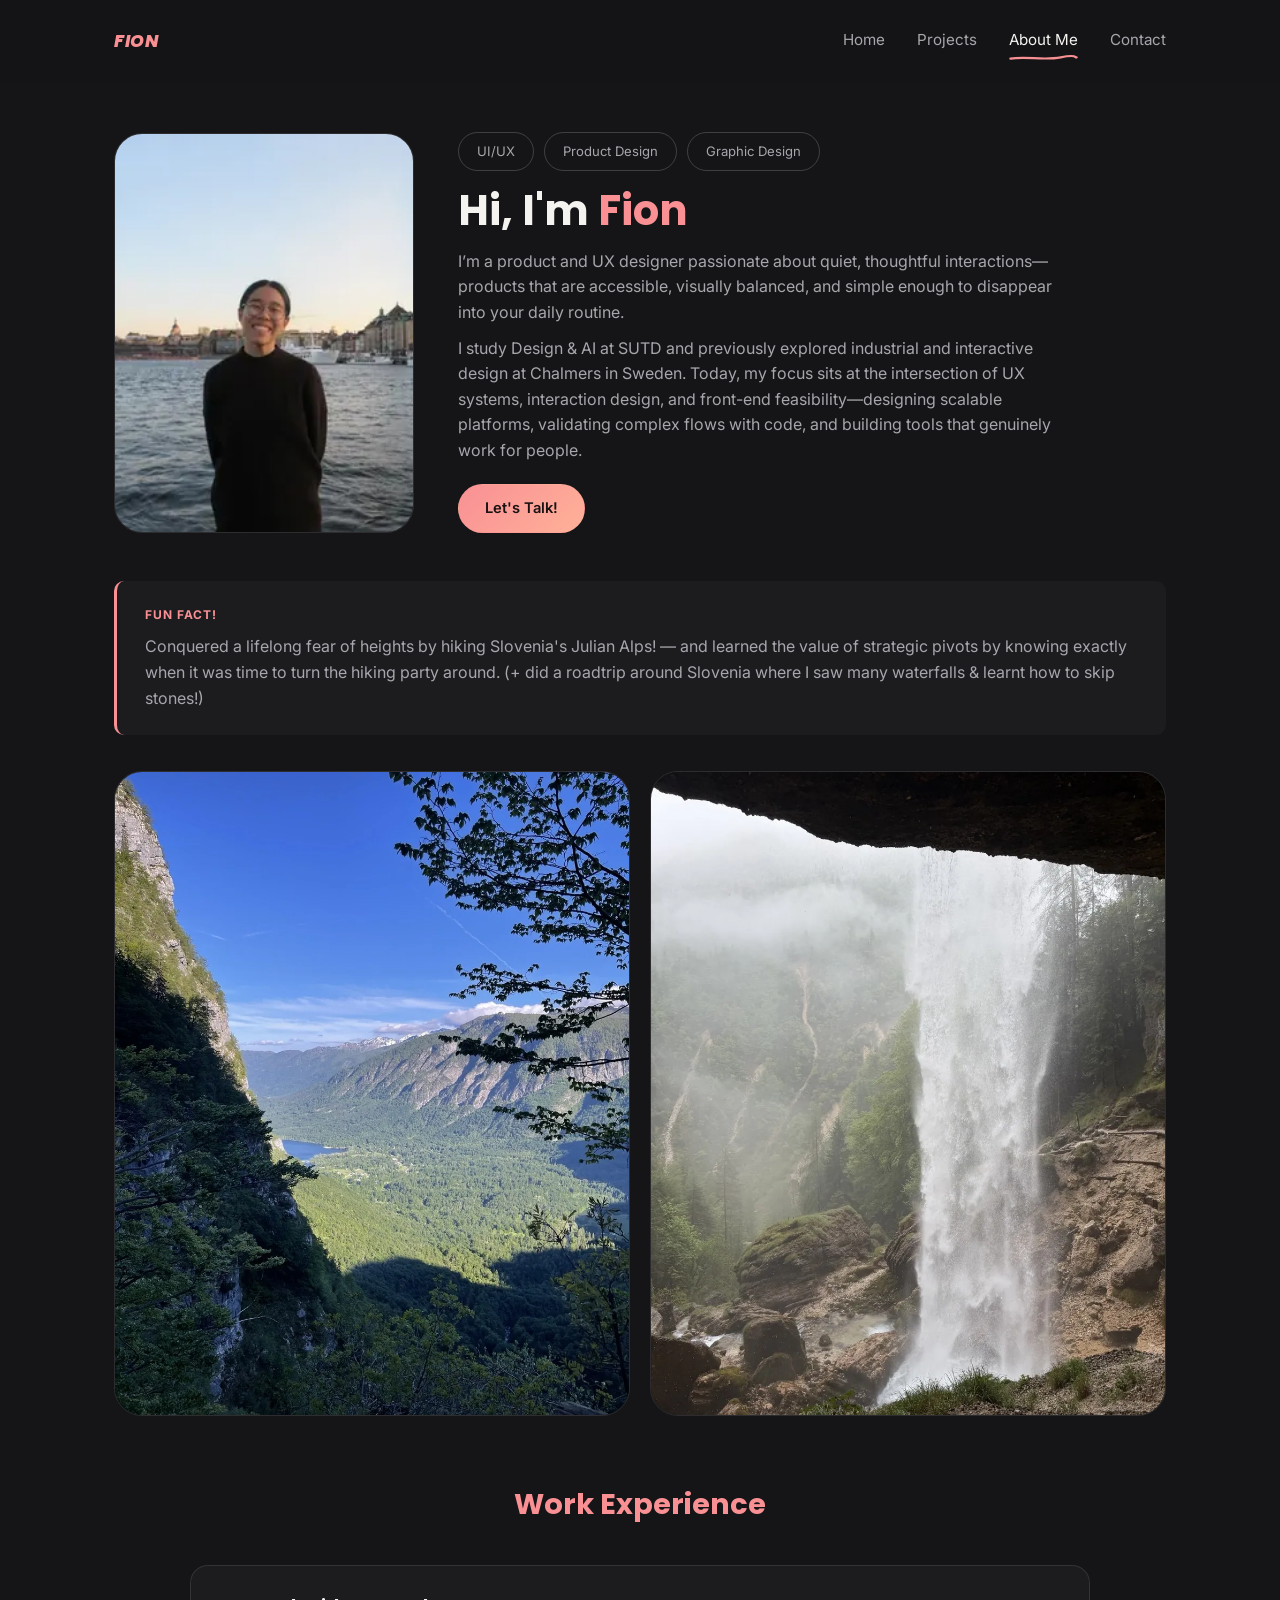
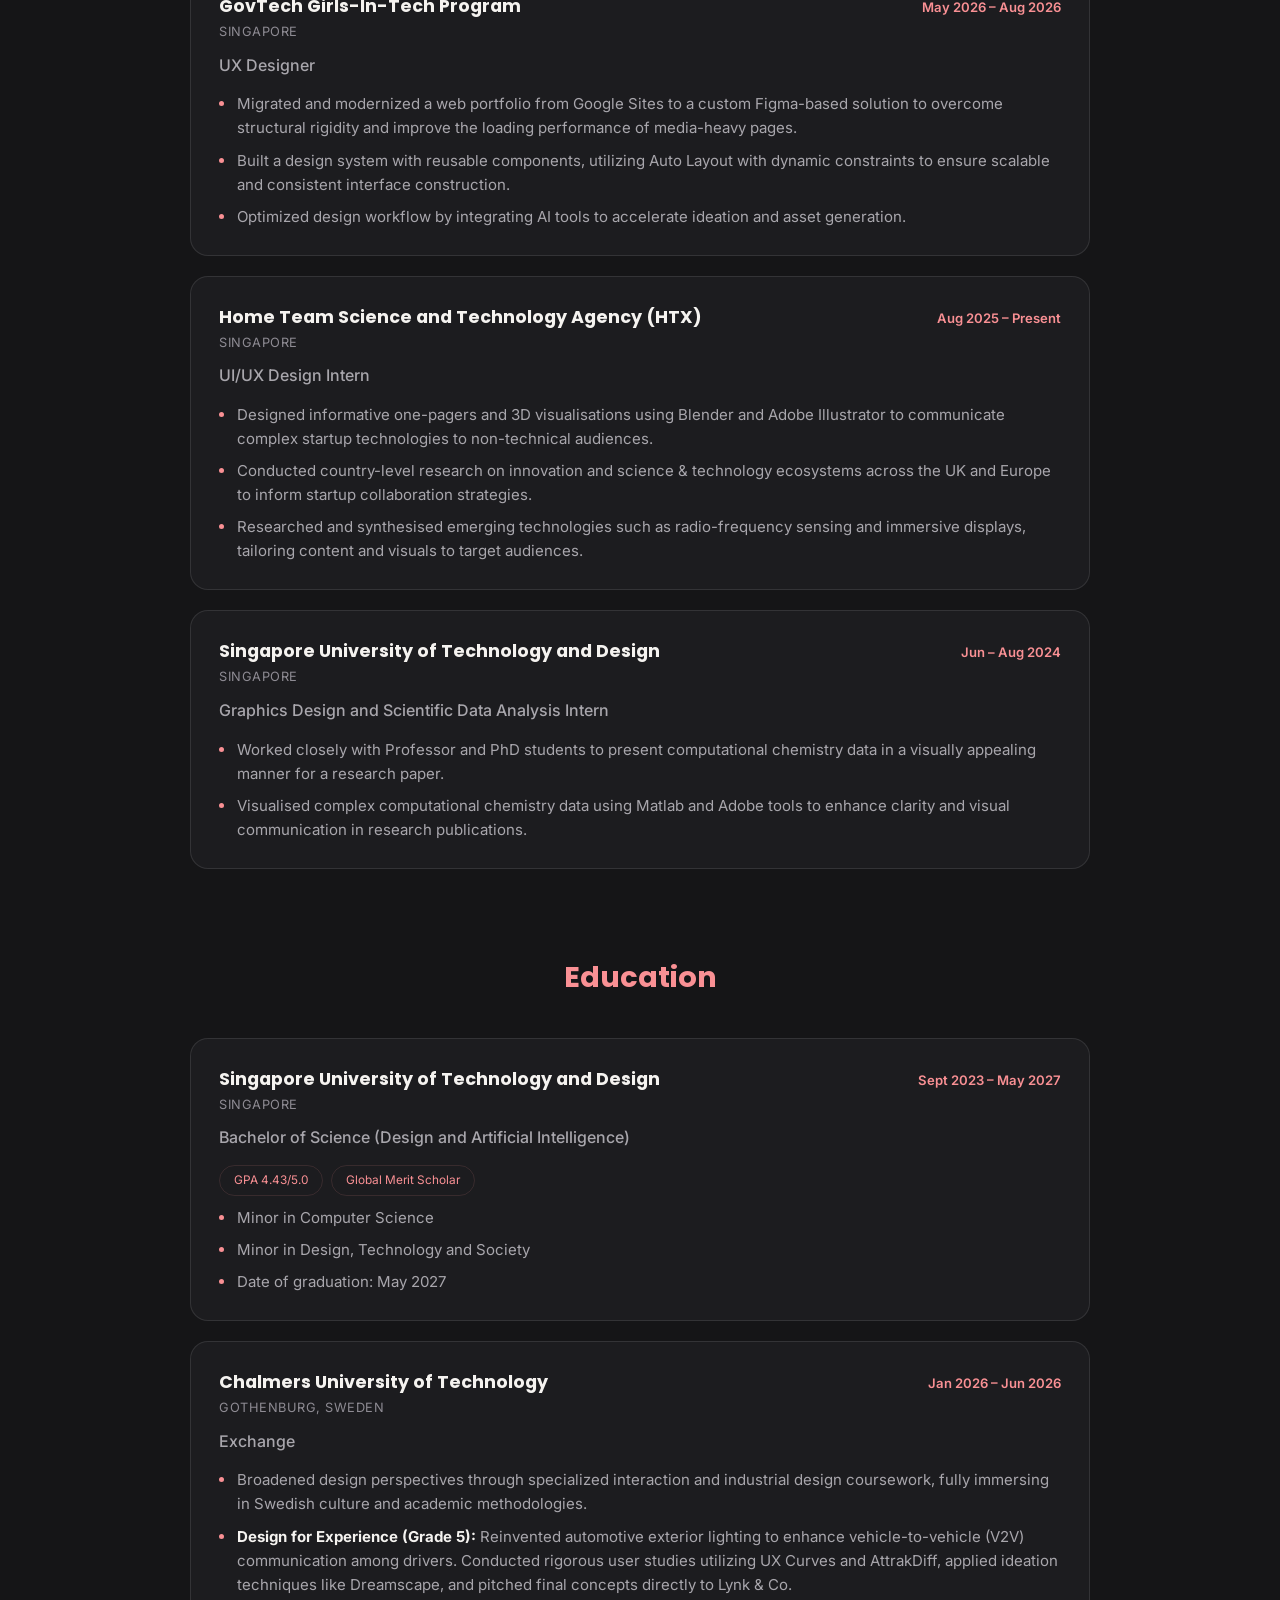
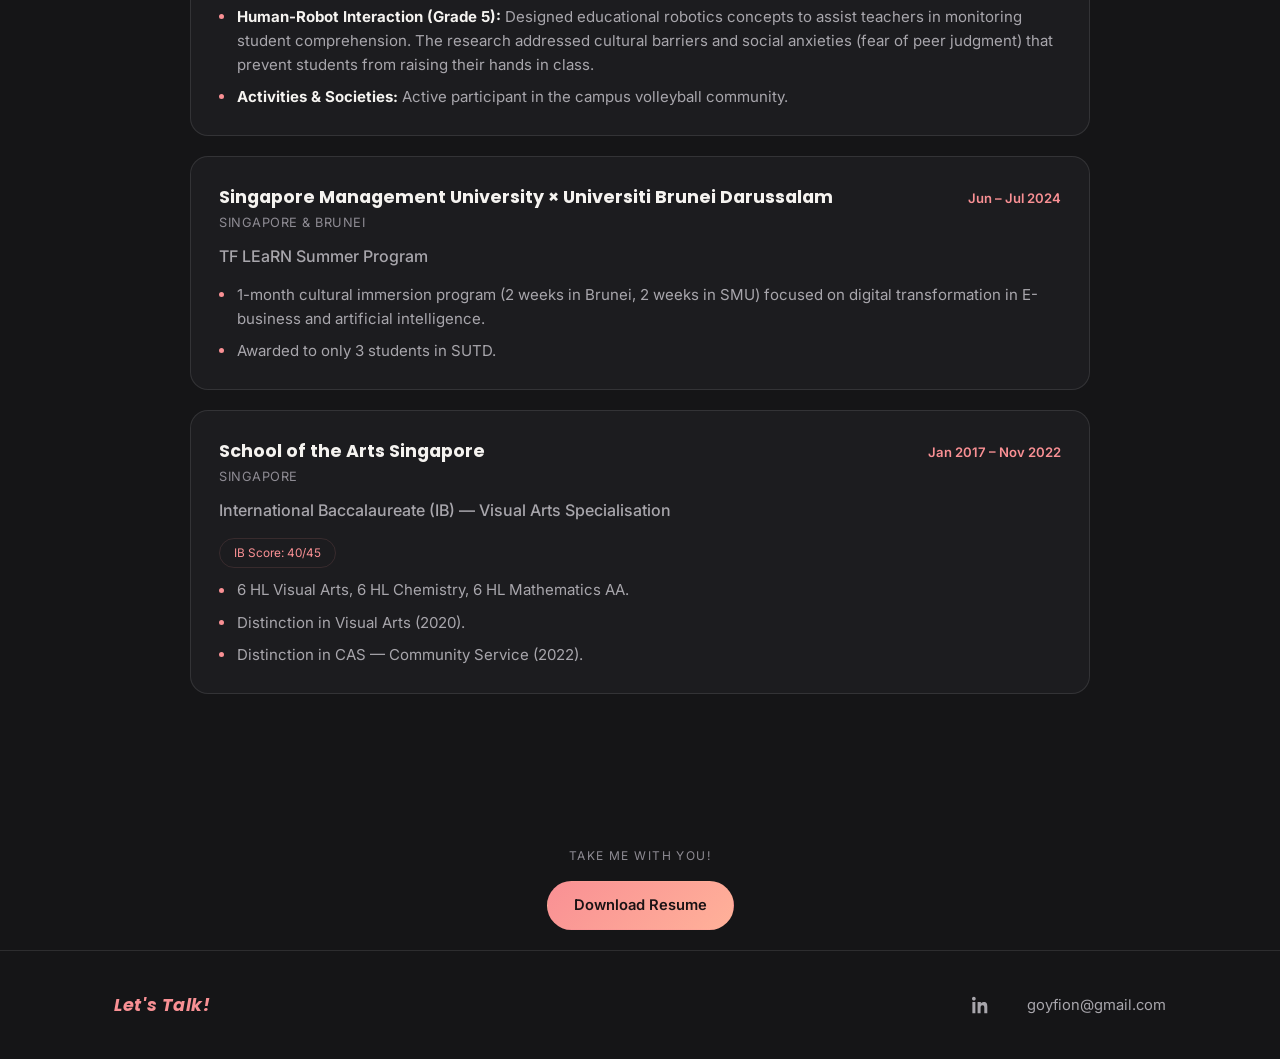
==== commit c3565ec7: "Add paper page transition, nav refresh, mobile drawer and speed fixes Page transitions - Paper-fligh" ====
--- a/about.html
+++ b/about.html
@@ -4,7 +4,13 @@
 <meta charset="UTF-8">
 <meta name="viewport" content="width=device-width, initial-scale=1.0">
 <title>About Me — Fion</title>
+<link rel="preconnect" href="https://fonts.googleapis.com">
+<link rel="preconnect" href="https://fonts.gstatic.com" crossorigin>
+<link rel="preload" as="style" href="https://fonts.googleapis.com/css2?family=Poppins:wght@500;600;700;800&family=Inter:wght@400;500;600&display=swap" onload="this.onload=null;this.rel='stylesheet'">
+<noscript><link rel="stylesheet" href="https://fonts.googleapis.com/css2?family=Poppins:wght@500;600;700;800&family=Inter:wght@400;500;600&display=swap"></noscript>
 <link rel="stylesheet" href="css/style.css">
+<!-- page wipe: arrive covered if we came from a wipe (js/transition.js) -->
+<script>try{if(sessionStorage.getItem('fion-wipe')&&!matchMedia('(prefers-reduced-motion: reduce)').matches)document.documentElement.classList.add('wipe-pending')}catch(e){}</script>
 </head>
 <body>
 
@@ -14,7 +20,7 @@
   <section class="about-hero">
     <div class="container">
       <div class="about-photo">
-        <img src="assets/images/profile.png" alt="Portrait of Fion">
+        <img src="assets/images/web/profile.webp" srcset="assets/images/web/profile-400.webp 400w, assets/images/web/profile.webp 600w" sizes="(max-width: 768px) 220px, 300px" alt="Portrait of Fion" width="600" height="450" fetchpriority="high" decoding="async">
       </div>
       <div>
         <div class="tag-row">
@@ -37,8 +43,8 @@
     </div>
 
     <div class="photo-strip">
-      <img src="assets/images/travel-1.png" alt="View over the Julian Alps, Slovenia">
-      <img src="assets/images/travel-2.png" alt="Waterfall in Slovenia">
+      <img src="assets/images/web/travel-1.webp" srcset="assets/images/web/travel-1-520.webp 520w, assets/images/web/travel-1.webp 960w" sizes="(max-width: 768px) calc(100vw - 48px), 560px" alt="View over the Julian Alps, Slovenia" width="960" height="1280" loading="lazy" decoding="async">
+      <img src="assets/images/web/travel-2.webp" srcset="assets/images/web/travel-2-520.webp 520w, assets/images/web/travel-2.webp 960w" sizes="(max-width: 768px) calc(100vw - 48px), 560px" alt="Waterfall in Slovenia" width="960" height="1280" loading="lazy" decoding="async">
     </div>
   </section>
 
@@ -65,7 +71,8 @@
 <footer class="site-footer" id="site-footer"></footer>
 
 <script>const ROOT = '';</script>
-<script src="js/partials.js"></script>
-<script src="js/about-data.js"></script>
+<script src="js/partials.js" defer></script>
+<script src="js/transition.js" defer></script>
+<script src="js/about-data.js" defer></script>
 </body>
 </html>
--- a/css/style.css
+++ b/css/style.css
@@ -4,7 +4,8 @@
    twice. Change a value here and it updates everywhere.
 =========================================================== */
 
-@import url('https://fonts.googleapis.com/css2?family=Poppins:wght@500;600;700;800&family=Inter:wght@400;500;600&display=swap');
+/* Fonts (Poppins + Inter) are loaded from each page's <head> with preconnects,
+   rather than an @import here, so they start downloading straight away. */
 
 :root {
   /* Color */
@@ -51,7 +52,7 @@
   -webkit-font-smoothing: antialiased;
 }
 
-img { max-width: 100%; display: block; }
+img { max-width: 100%; height: auto; display: block; }   /* height:auto keeps the aspect ratio now images carry width/height */
 
 a { color: inherit; text-decoration: none; }
 
@@ -89,10 +90,25 @@
   position: sticky;
   top: 0;
   z-index: 50;
+  border-bottom: 1px solid transparent;
+  /* reserve the header's final height before js/partials.js fills it in,
+     so the page doesn't jump down when it appears (layout shift) */
+  min-height: 84px;
+}
+@media (max-width: 768px) { .site-header { min-height: 89px; } }
+/* The frosted background lives on a layer, not the header itself: a
+   backdrop-filter on the header would trap the phone drawer (position: fixed)
+   inside the header's box. */
+.site-header::before {
+  content: '';
+  position: absolute;
+  inset: 0;
+  z-index: -1;
   background: rgba(21, 21, 23, 0.85);
-  backdrop-filter: blur(10px);
-  border-bottom: 1px solid transparent;
-}
+  -webkit-backdrop-filter: blur(10px);
+          backdrop-filter: blur(10px);
+}
+.nav-backdrop { display: none; }
 .site-header.scrolled { border-bottom-color: var(--border); }
 
 .site-header .container {
@@ -137,14 +153,81 @@
 }
 
 .nav-links {
+  position: relative;
   display: flex;
+  align-items: center;
   gap: clamp(16px, 3vw, 32px);
   font-size: 0.95rem;
   color: var(--text-dim);
   flex-shrink: 0;
 }
-.nav-links a { transition: color 0.2s var(--ease); }
-.nav-links a:hover, .nav-links a[aria-current="page"] { color: var(--text); }
+.nav-links a {
+  position: relative;
+  z-index: 1;
+  display: inline-block;
+  padding: 6px 0 8px;
+  transition: color 0.2s var(--ease);
+}
+.nav-links a[aria-current],
+.nav-links a:hover,
+.nav-links a:focus-visible { color: var(--text); }
+.nav-label { display: inline-block; }
+
+/* Hover / focus: a coral loop scribbles itself around the word, like circling
+   it on paper. (The hand-drawn underline is reserved for the current page.) */
+.nav-doodle {
+  position: absolute;
+  inset: -4px -14px -2px;
+  width: calc(100% + 28px);
+  height: calc(100% + 6px);
+  overflow: visible;
+  pointer-events: none;
+}
+.nav-doodle path {
+  fill: none;
+  stroke: var(--accent);
+  stroke-width: 1.8;
+  stroke-linecap: round;
+  stroke-linejoin: round;
+  vector-effect: non-scaling-stroke;
+  stroke-dasharray: 1;
+  stroke-dashoffset: 1;
+  transition: stroke-dashoffset 0.15s var(--ease);
+}
+.nav-links a:hover .nav-doodle path,
+.nav-links a:focus-visible .nav-doodle path {
+  stroke-dashoffset: 0;
+  transition: stroke-dashoffset 0.45s cubic-bezier(0.3, 0.6, 0.4, 1);
+}
+/* keyboard focus: the (thicker) coral doodle is the focus indicator, so the
+   default ring doesn't double it up. Coral on the page background is 8.2:1. */
+.nav-links a:focus-visible { outline: none; }
+.nav-links a:focus-visible .nav-doodle path { stroke-width: 2.6; }
+
+/* One hand-drawn coral stroke (js/partials.js): underlines the current page. */
+.nav-ink {
+  position: absolute;
+  left: 0;
+  top: 0;
+  width: 0;
+  height: 8px;
+  overflow: visible;
+  pointer-events: none;
+  opacity: 0;
+  transition:
+    transform 0.32s cubic-bezier(0.4, 0, 0.2, 1),
+    width 0.32s cubic-bezier(0.4, 0, 0.2, 1),
+    opacity 0.2s var(--ease);
+}
+.nav-ink.is-on { opacity: 1; }
+.nav-ink.no-glide { transition: none; }
+.nav-ink path {
+  fill: none;
+  stroke: var(--accent);
+  stroke-width: 2.2;
+  stroke-linecap: round;
+  vector-effect: non-scaling-stroke;
+}
 
 .nav-toggle { display: none; }
 
@@ -257,6 +340,12 @@
 }
 .project-media img { width: 100%; height: 100%; object-fit: cover; }
 
+/* Alternate the cards: image–text, then text–image. Only the visual order
+   changes (the HTML stays image-then-text), so reading and tab order are
+   the same for every card. */
+.project-card:nth-child(even) { grid-template-columns: 1fr 340px; }
+.project-card:nth-child(even) .project-media { order: 2; }
+
 .project-media.placeholder {
   display: flex;
   align-items: center;
@@ -304,7 +393,17 @@
   font-size: 0.92rem;
 }
 .footer-contact a:hover { color: var(--accent); }
+/* comfortable tap targets (≥ 44px) without changing how they look */
+.footer-contact a {
+  display: inline-flex;
+  align-items: center;
+  justify-content: center;
+  min-width: 44px;
+  min-height: 44px;
+}
 .footer-contact svg { width: 18px; height: 18px; fill: var(--text-dim); }
+.footer-contact a:hover svg { fill: var(--accent); }
+.footer-talk { display: inline-flex; align-items: center; min-height: 44px; }
 
 /* ---------- About page ---------- */
 .about-hero .container {
@@ -754,8 +853,8 @@
   pointer-events: none;
   background-size: 25% 33.33%;
   background-image:
-    linear-gradient(to right, var(--accent-soft) 1px, transparent 1px),
-    linear-gradient(to bottom, var(--accent-soft) 1px, transparent 1px);
+    linear-gradient(to right, rgba(249, 144, 148, 0.07) 1px, transparent 1px),
+    linear-gradient(to bottom, rgba(249, 144, 148, 0.07) 1px, transparent 1px);
 }
 
 .card-content {
@@ -853,18 +952,18 @@
   .site-header .container {
     display: flex;
     align-items: center;
-    justify-content: flex-start; /* Groups them on the left */
-    gap: 12px; /* Space between logo and toggle */
+    justify-content: space-between; /* FION on the left, menu button on the right */
+    gap: 12px;
     position: relative;
   }
 
   .logo {
-    order: 2; /* First: FION */
+    order: 1;
   }
 
   /* Hamburger Icon */
   .nav-toggle {
-    order: 1; /* Second: Hamburger icon beside FION */
+    order: 2; /* right-hand side, above the drawer's corner */
     display: flex;
     flex-direction: column;
     justify-content: center;
@@ -876,7 +975,7 @@
     height: 44px;
     padding: 0;
     align-items: center;
-    margin-left: -11px;       /* keeps the icon aligned with the gutter */
+    margin-right: -11px;      /* keeps the icon aligned with the gutter */
     z-index: 1001;
   }
 
@@ -886,50 +985,101 @@
     height: 2px;
     background: var(--text, #ffffff);
     border-radius: 2px;
+    transition: transform 0.25s var(--ease), opacity 0.2s var(--ease);
   }
-
-  /* Mobile Dropdown - Completely hidden until toggled */
+  /* Hamburger morphs into an X while the menu is open. */
+  .nav-toggle[aria-expanded="true"] span:nth-child(1) { transform: translateY(7px) rotate(45deg); }
+  .nav-toggle[aria-expanded="true"] span:nth-child(2) { opacity: 0; transform: scaleX(0.3); }
+  .nav-toggle[aria-expanded="true"] span:nth-child(3) { transform: translateY(-7px) rotate(-45deg); }
+
+  /* Phone menu: a drawer that slides in from the right. Hidden with
+     visibility so its links are out of the tab order until opened. */
   .nav-links {
     order: 3;
-    display: none; /* Fully hides Home & About Me when closed */
-    position: absolute;
-    top: 100%; /* Sits immediately below the header bar */
-    left: 0;
+    display: flex;
+    position: fixed;
+    top: 0;
     right: 0;
-    width: 100%;
-    
-    /* Background covering all items */
-    background: #151517;
+    bottom: 0;
+    height: 100dvh;
+    width: min(80vw, 320px);
+    visibility: hidden;
+    transform: translateX(100%);
+    transition: transform 0.26s cubic-bezier(0.4, 0, 1, 1), visibility 0s linear 0.26s;
+    background: var(--bg-alt);
+    border-left: 1px solid var(--border);
+    box-shadow: -18px 0 40px rgba(0, 0, 0, 0.45);
     flex-direction: column;
-    align-items: flex-start;
-    padding: 20px 24px;
-    gap: 18px;
-    
-    border-bottom: 1px solid var(--border, rgba(255, 255, 255, 0.1));
-    box-shadow: 0 12px 24px rgba(0, 0, 0, 0.4);
+    align-items: stretch;
+    padding: 88px 28px 24px;
+    padding-bottom: max(24px, env(safe-area-inset-bottom));
+    gap: 0;
+    overflow-y: auto;
+    overscroll-behavior: contain;
     z-index: 1000;
   }
-
-  /* Revealed when clicking the burger */
   .nav-links.open {
-    display: flex;
+    visibility: visible;
+    transform: none;
+    transition: transform 0.34s cubic-bezier(0.2, 0.9, 0.3, 1), visibility 0s;
   }
 
+  /* Dimmed backdrop over the page: blocks taps on the content behind and
+     closes the drawer when tapped. */
+  .nav-backdrop {
+    display: block;
+    position: fixed;
+    inset: 0;
+    z-index: 999;
+    background: rgba(8, 8, 10, 0.6);
+    opacity: 0;
+    visibility: hidden;
+    transition: opacity 0.26s var(--ease), visibility 0s linear 0.26s;
+  }
+  .nav-open .nav-backdrop {
+    opacity: 1;
+    visibility: visible;
+    transition: opacity 0.3s var(--ease), visibility 0s;
+  }
+  /* the page behind can't scroll while the drawer is open */
+  html.nav-open, html.nav-open body { overflow: hidden; }
+  /* keep the menu / close button above the drawer and backdrop */
+  .nav-toggle { position: relative; z-index: 1002; }
+
+  /* each link fills its whole row, so the entire row is tappable (≥ 44px tall) */
   .nav-links a {
     display: block;
     width: 100%;
+    padding: 12px 0;
+    min-height: 44px;
     font-size: 1.05rem;
     color: var(--text-dim, #a0a0a0);
     text-decoration: none;
+    opacity: 0;
+    transform: translateX(16px);
+    transition: opacity 0.15s var(--ease), transform 0.15s var(--ease), color 0.2s var(--ease);
   }
-
-  .nav-links a[aria-current="page"],
+  /* links slide in one after another */
+  .nav-links.open a {
+    opacity: 1;
+    transform: none;
+    transition: opacity 0.3s var(--ease), transform 0.3s var(--ease), color 0.2s var(--ease);
+    transition-delay: calc(0.1s + var(--i, 0) * 45ms);
+  }
+
+  .nav-links a[aria-current],
   .nav-links a:hover {
     color: var(--text, #ffffff);
   }
-
-
-  .project-card { grid-template-columns: 1fr; }
+  .nav-doodle { display: none; }      /* no hover on touch: underline marks the current page */
+  /* no doodle on phones, so bring the standard focus ring back for keyboards */
+  .nav-links a:focus-visible { outline: 2px solid var(--accent); outline-offset: 2px; }
+
+
+  .project-card,
+  .project-card:nth-child(even) { grid-template-columns: 1fr; }
+  /* Stacked on small screens: image always on top, so every card reads the same way. */
+  .project-card:nth-child(even) .project-media { order: 0; }
 
   .about-hero .container { grid-template-columns: 1fr; text-align: center; }
   .about-photo { max-width: 220px; margin: 0 auto; }
@@ -944,6 +1094,16 @@
 }
 
 @media (max-width: 480px) {
+  /* robot-state table fits at 320px instead of being clipped */
+  .state-table th, .state-table td { padding-left: 10px; padding-right: 10px; }
+  .state-table th { letter-spacing: 0.04em; font-size: 0.64rem; }
+  .state-table td { font-size: 0.85rem; }
+  .state-table .state-dot { margin-right: 5px; }
+}
+@media (max-width: 380px) {
+  .state-table th, .state-table td { padding-left: 7px; padding-right: 7px; }
+  .state-table td, .state-table td.state-name { font-size: 0.78rem; }
+  .state-table .state-dot { width: 8px; height: 8px; margin-right: 4px; }
   .meta-grid { grid-template-columns: 1fr; }
   .image-grid, .image-grid.cols-2, .image-grid.cols-4 { grid-template-columns: 1fr; }
 }
@@ -956,6 +1116,7 @@
   border: 1px solid var(--border);
   background: var(--bg-alt);
 }
+.state-table { overflow-x: auto; }
 .state-table table { width: 100%; border-collapse: collapse; }
 .state-table th {
   text-align: left;
@@ -1033,7 +1194,7 @@
 .skip-link:focus { top: 12px; }
 
 /* ---------- Orbit hero (home) ---------- */
-/* Layers, back to front: WebGL pages (js/orbit.js)
+/* Layers, back to front: WebGL pages (js/orbit.js, fixed full-screen canvas)
    → copy with a dark halo → label / hint / pause button.
    `.motion-paused` (set by js/hero.js) freezes every moving part. */
 .orbit-hero {
@@ -1046,12 +1207,128 @@
   padding: 48px var(--gutter) 88px;
 }
 
+/* Full-screen and behind the page content, so pages can leave the hero and
+   float down into the project cards (js/orbit.js). */
 .orbit-canvas {
-  position: absolute;
+  position: fixed;
   inset: 0;
-  width: 100%;
-  height: 100%;
+  width: 100vw;
+  height: 100vh;
+  height: 100lvh;      /* large viewport: stays the same size as the mobile address bar hides/shows */
+  bottom: auto;
   display: block;
+  z-index: -1;
+  contain: strict;
+  pointer-events: none;
+}
+/* ---- Transition between the hero and the project list ---- */
+/* Words only, held on screen (sticky) while the scroll gathers the orbiting
+   pages into three project piles peeking out from behind the headline, then
+   drops them into the project cards (js/orbit.js adds .flow-ready once WebGL
+   is running). Paused motion, reduced motion or no WebGL: a short statement. */
+.flow-stage { position: relative; }
+.flow-sticky {
+  display: flex;
+  flex-direction: column;
+  align-items: center;
+  justify-content: center;
+  padding: 72px var(--gutter);
+  text-align: center;
+}
+.flow-band { display: none; }
+.flow-stage.flow-ready { height: 230vh; }
+.flow-stage.flow-ready .flow-sticky {
+  position: sticky;
+  top: 0;
+  height: 100vh;
+  height: 100svh;
+  padding-top: 88px;               /* clears the sticky site header */
+  padding-bottom: 24px;
+}
+/* Room under the headline where the piles rest. */
+.flow-stage.flow-ready .flow-band { display: block; height: 26vh; height: 26svh; width: 100%; }
+@media (max-width: 720px) {
+  .flow-stage.flow-ready .flow-band { height: 14vh; height: 14svh; }
+}
+.orbit-hero.motion-paused ~ .flow-stage.flow-ready { height: auto; }
+.orbit-hero.motion-paused ~ .flow-stage.flow-ready .flow-sticky { position: static; height: auto; padding-bottom: 72px; }
+.orbit-hero.motion-paused ~ .flow-stage.flow-ready .flow-band { display: none; }
+@media (prefers-reduced-motion: reduce) {
+  .flow-stage.flow-ready { height: auto; }
+  .flow-stage.flow-ready .flow-sticky { position: static; height: auto; padding-bottom: 72px; }
+  .flow-stage.flow-ready .flow-band { display: none; }
+}
+.flow-stage.flow-ready + .section { padding-top: 0; }
+/* While a card's thumbnail is flying in, its frame is see-through so the
+   page lands inside the border; the real <img> takes over once it lands. */
+.project-media.is-receiving { background: transparent; }
+
+.flow-eyebrow {
+  color: var(--accent);
+  font-family: var(--font-display);
+  font-weight: 700;
+  font-size: 0.8rem;
+  letter-spacing: 0.16em;
+  text-transform: uppercase;
+}
+.flow-title {
+  margin-top: 16px;
+  font-size: clamp(2rem, 5.5vw, 4rem);
+  line-height: 1.08;
+  letter-spacing: -0.02em;
+  color: var(--text);
+}
+.flow-title .accent { color: var(--accent); }
+/* Hand-drawn coral arrow that draws itself as the section comes up. */
+.flow-scribble {
+  width: clamp(120px, 16vw, 200px);
+  height: auto;
+  margin-top: 22px;
+  overflow: visible;
+}
+/* "Keep scrolling" cue: only while the words are held (js/orbit.js toggles
+   .cue-on); the chevron nudges down three times, then rests. */
+.flow-cue { display: none; }
+.flow-stage.flow-ready .flow-cue {
+  display: inline-flex;
+  align-items: center;
+  gap: 8px;
+  margin-top: 14px;
+  color: var(--text-dim);                 /* 7.5:1 on --bg; nothing passes behind it */
+  font-size: 0.8rem;
+  font-weight: 600;
+  letter-spacing: 0.12em;
+  text-transform: uppercase;
+  opacity: 0;
+  transition: opacity 0.4s var(--ease);
+}
+.flow-stage.flow-ready.cue-on .flow-cue { opacity: 1; }
+.flow-cue svg {
+  width: 16px;
+  height: 16px;
+  fill: none;
+  stroke: var(--accent);
+  stroke-width: 2.5;
+  stroke-linecap: round;
+  stroke-linejoin: round;
+}
+.flow-stage.cue-on .flow-cue svg { animation: cue-nudge 1.2s var(--ease) 0.3s 3; }
+@keyframes cue-nudge {
+  0%, 100% { transform: translateY(0); }
+  50%      { transform: translateY(5px); }
+}
+.orbit-hero.motion-paused ~ .flow-stage .flow-cue { display: none; }
+@media (prefers-reduced-motion: reduce) {
+  .flow-stage .flow-cue { display: none; }
+}
+.flow-scribble path {
+  fill: none;
+  stroke: var(--accent);
+  stroke-width: 3;
+  stroke-linecap: round;
+  stroke-linejoin: round;
+  stroke-dasharray: 1;
+  stroke-dashoffset: calc(1 - var(--scribble, 1));
 }
 .orbit-hero.is-hovering { cursor: pointer; }
 
@@ -1080,7 +1357,7 @@
   text-shadow: 0 0 18px var(--bg), 0 0 6px var(--bg);
 }
 .orbit-copy .hero-actions { justify-content: center; margin-top: 26px; }
-.orbit-copy .tag { background: rgba(21, 21, 23, 0.75); }
+.orbit-copy .tag { background: rgba(21, 21, 23, 0.9); color: #c4c2c8; }   /* ≥ 4.5:1 even beside the pill's border */
 
 .orbit-heading {
   margin-top: 22px;
@@ -1299,3 +1576,55 @@
     clip: rect(0 0 0 0); clip-path: inset(50%); white-space: nowrap;
   }
 }
+
+/* ---------- Opening deal (home, first visit per session) ---------- */
+/* While the pages are being dealt (js/orbit.js), the hero copy waits, then
+   fades up as they lift into the spiral; the "Make Sense" ink and underline
+   hold their start until then so they still play in view. */
+.orbit-copy { transition: opacity 0.6s var(--ease), transform 0.6s var(--ease); }
+.orbit-hero.intro-playing .orbit-copy { opacity: 0; transform: translateY(14px); }
+.orbit-hero.intro-playing .orbit-heading .accent-line,
+.orbit-hero.intro-playing .ms-brush path { animation-play-state: paused; }
+
+/* ---------- Page transition: paper flight (js/transition.js) ---------- */
+/* A dark overlay swipes left → right (html::before) while a sheet of paper,
+   drawn on a canvas (.page-paper), flies across in front of it. Leaving: the
+   overlay swipes in during the paper's entrance. Arriving: the page starts
+   covered (html.wipe-pending, set in <head> before first paint); the overlay
+   swipes out as the paper exits. Purely decorative. */
+html::before {
+  content: '';
+  position: fixed;
+  inset: 0;
+  z-index: 9999;
+  pointer-events: none;
+  visibility: hidden;
+  background: #0d0d0f;                              /* plain dark, a shade darker than the page */
+  box-shadow: 0 0 90px 30px rgba(0, 0, 0, 0.6);   /* soft shadow on its moving edge */
+  transform: translateX(-100%);
+}
+html.wipe-cover::before   { visibility: visible; animation: overlay-in 0.36s cubic-bezier(0.6, 0, 0.3, 1) both; }
+html.wipe-pending::before { visibility: visible; transform: none; }
+html.wipe-reveal::before  { visibility: visible; animation: overlay-out 0.4s cubic-bezier(0.6, 0, 0.3, 1) var(--overlay-delay, 0.4s) both; }
+
+@keyframes overlay-in  { from { transform: translateX(-100%); } to { transform: none; } }
+@keyframes overlay-out { from { transform: none; } to { transform: translateX(100%); } }
+
+.page-paper {
+  position: fixed;
+  inset: 0;
+  width: 100%;
+  height: 100%;
+  z-index: 10000;
+  pointer-events: none;
+}
+
+@media (prefers-reduced-motion: reduce) {
+  /* navbar: no glide, no drawing, no fold (the global rule removes transitions) */
+  .nav-links, .nav-links a, .nav-ink, .nav-doodle path, .nav-toggle span, .nav-backdrop { transition: none !important; }
+  /* plain page loads: the script skips the wipe; never show the sheets */
+  html::before,
+  .page-paper { display: none; }
+  .orbit-copy { transition: none; }
+}
+
